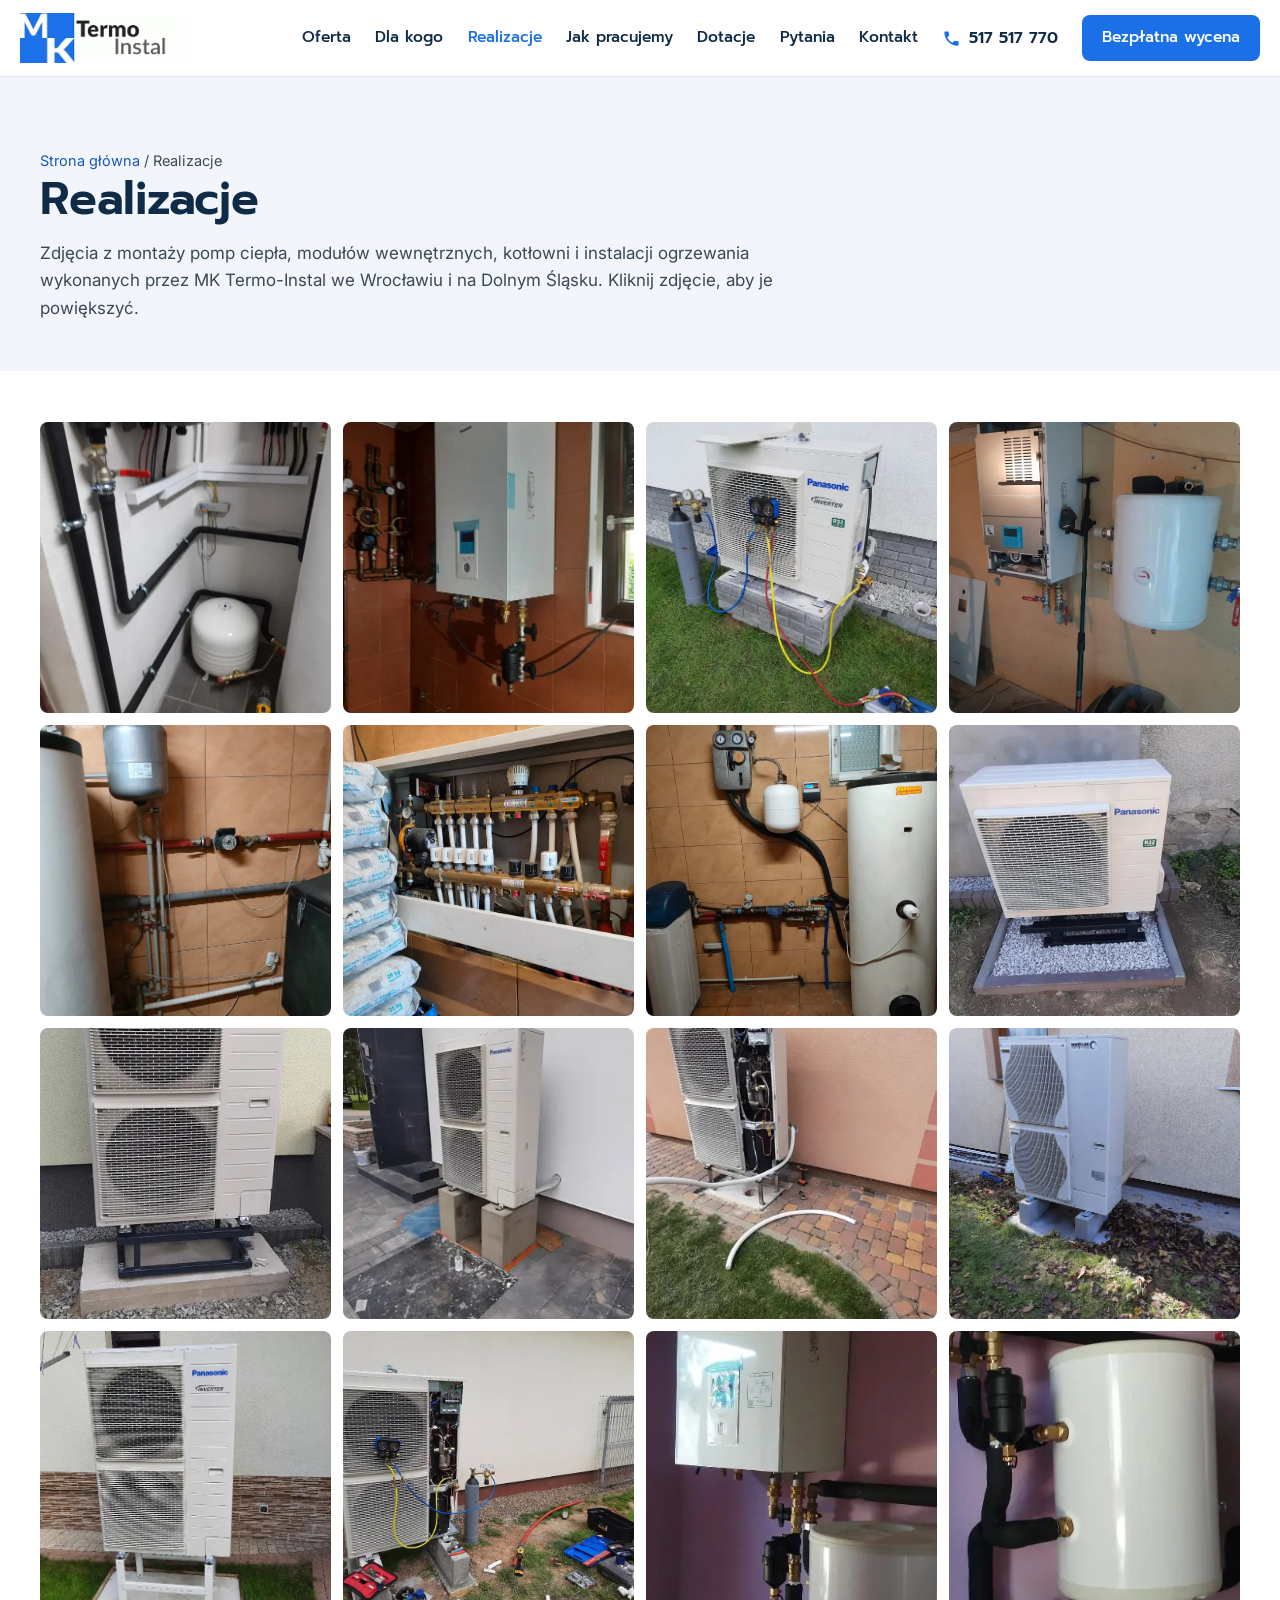
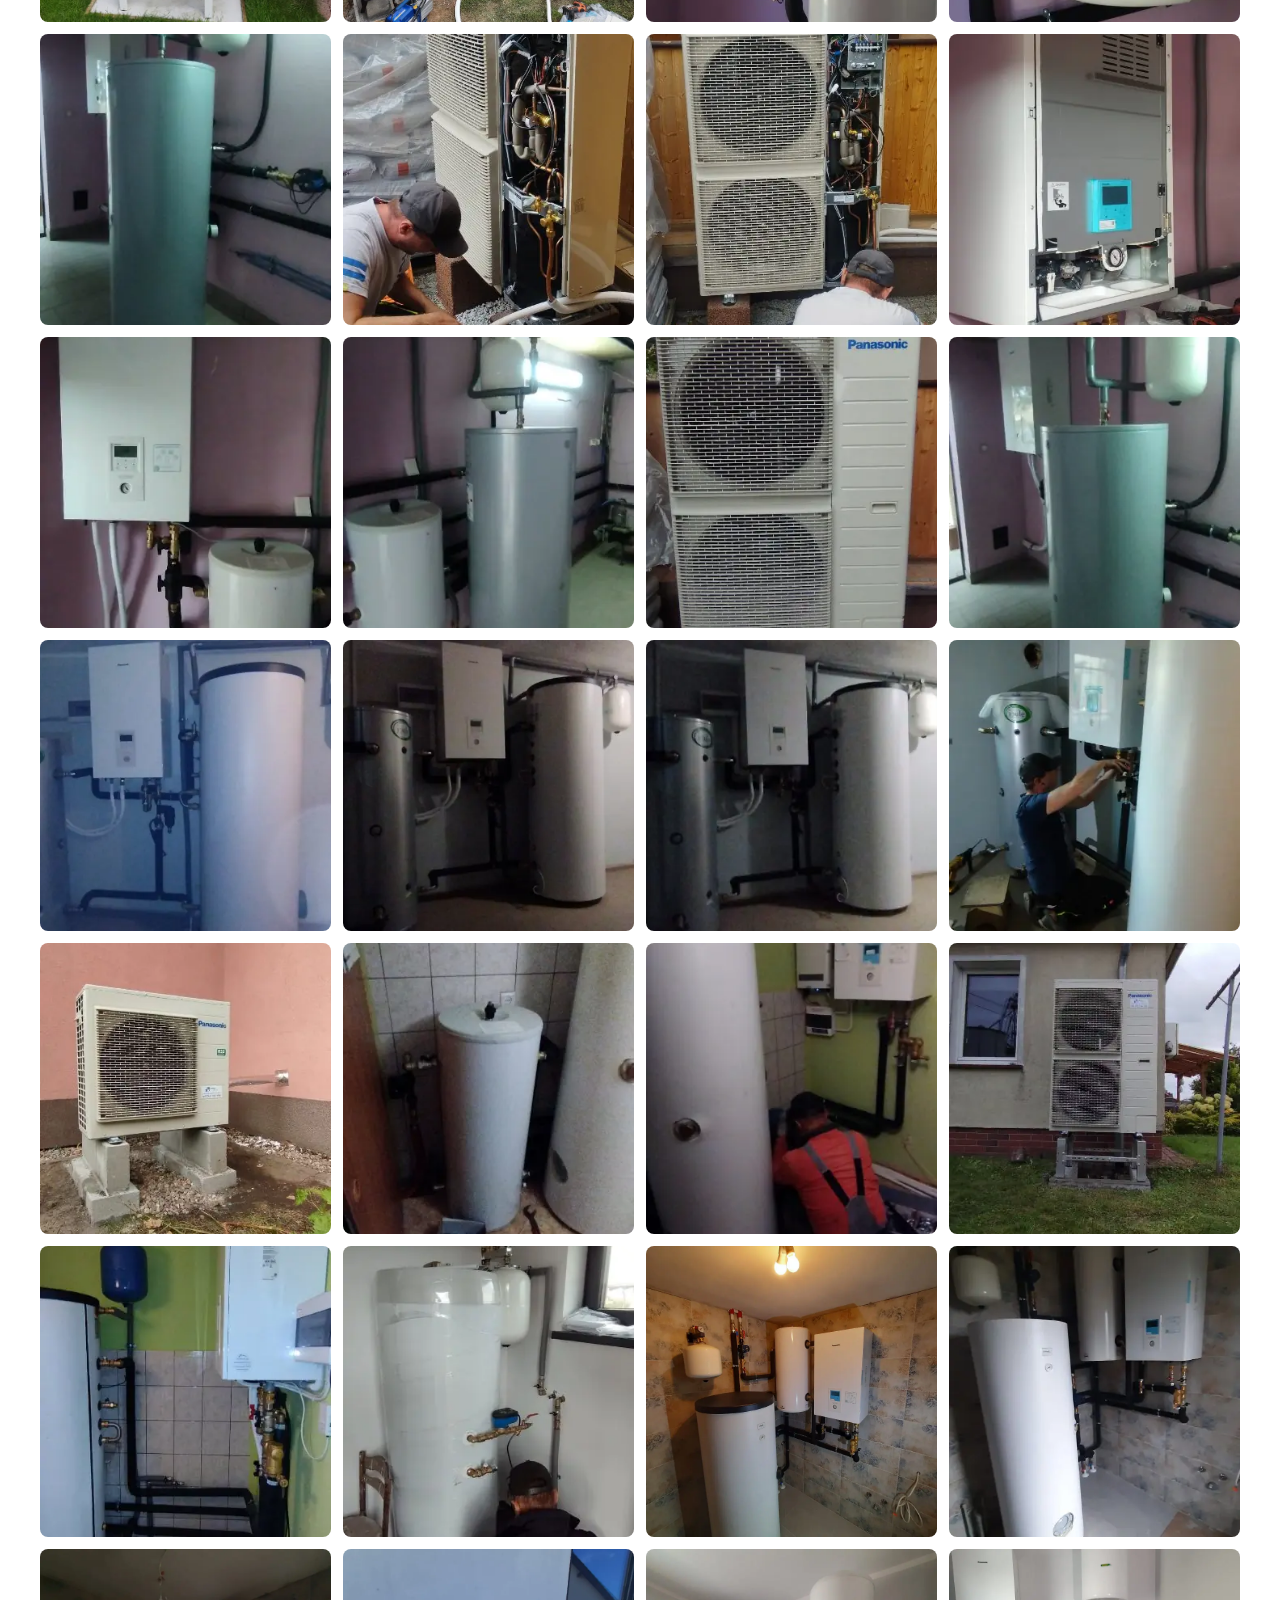
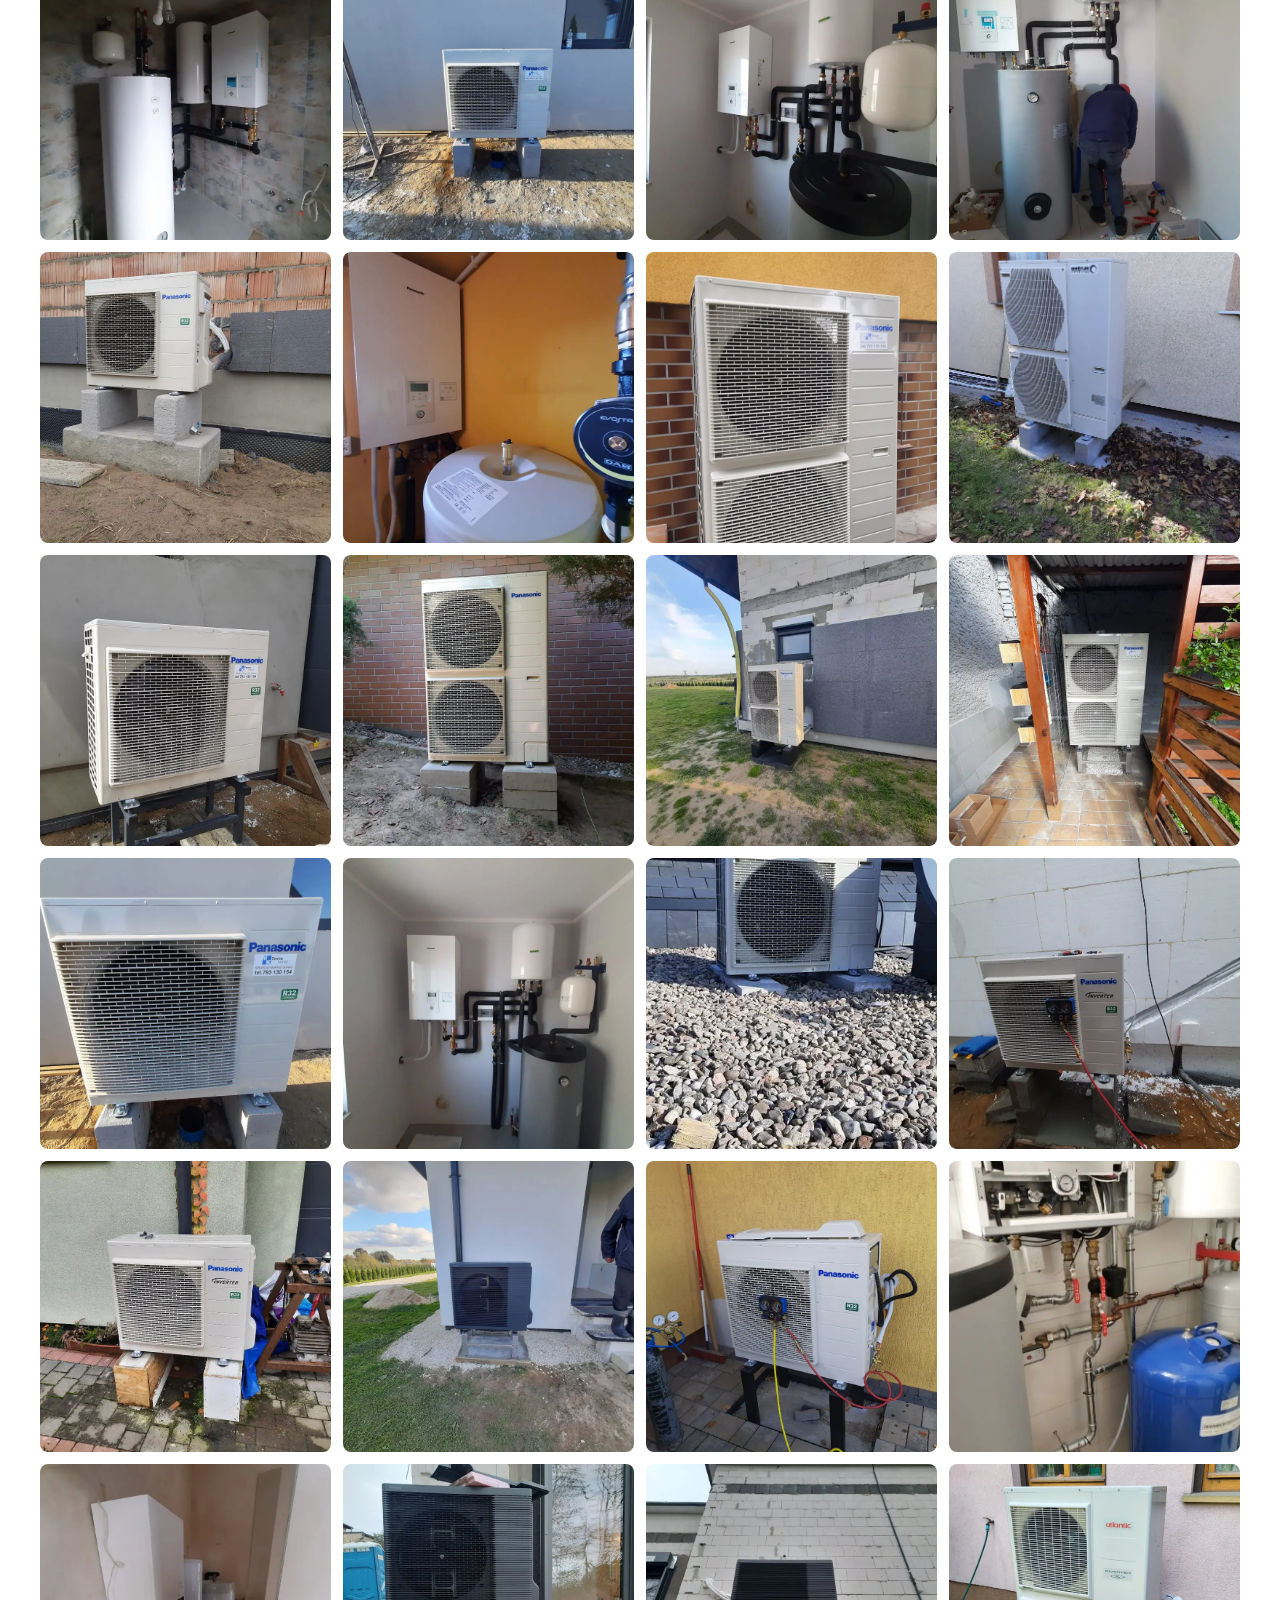
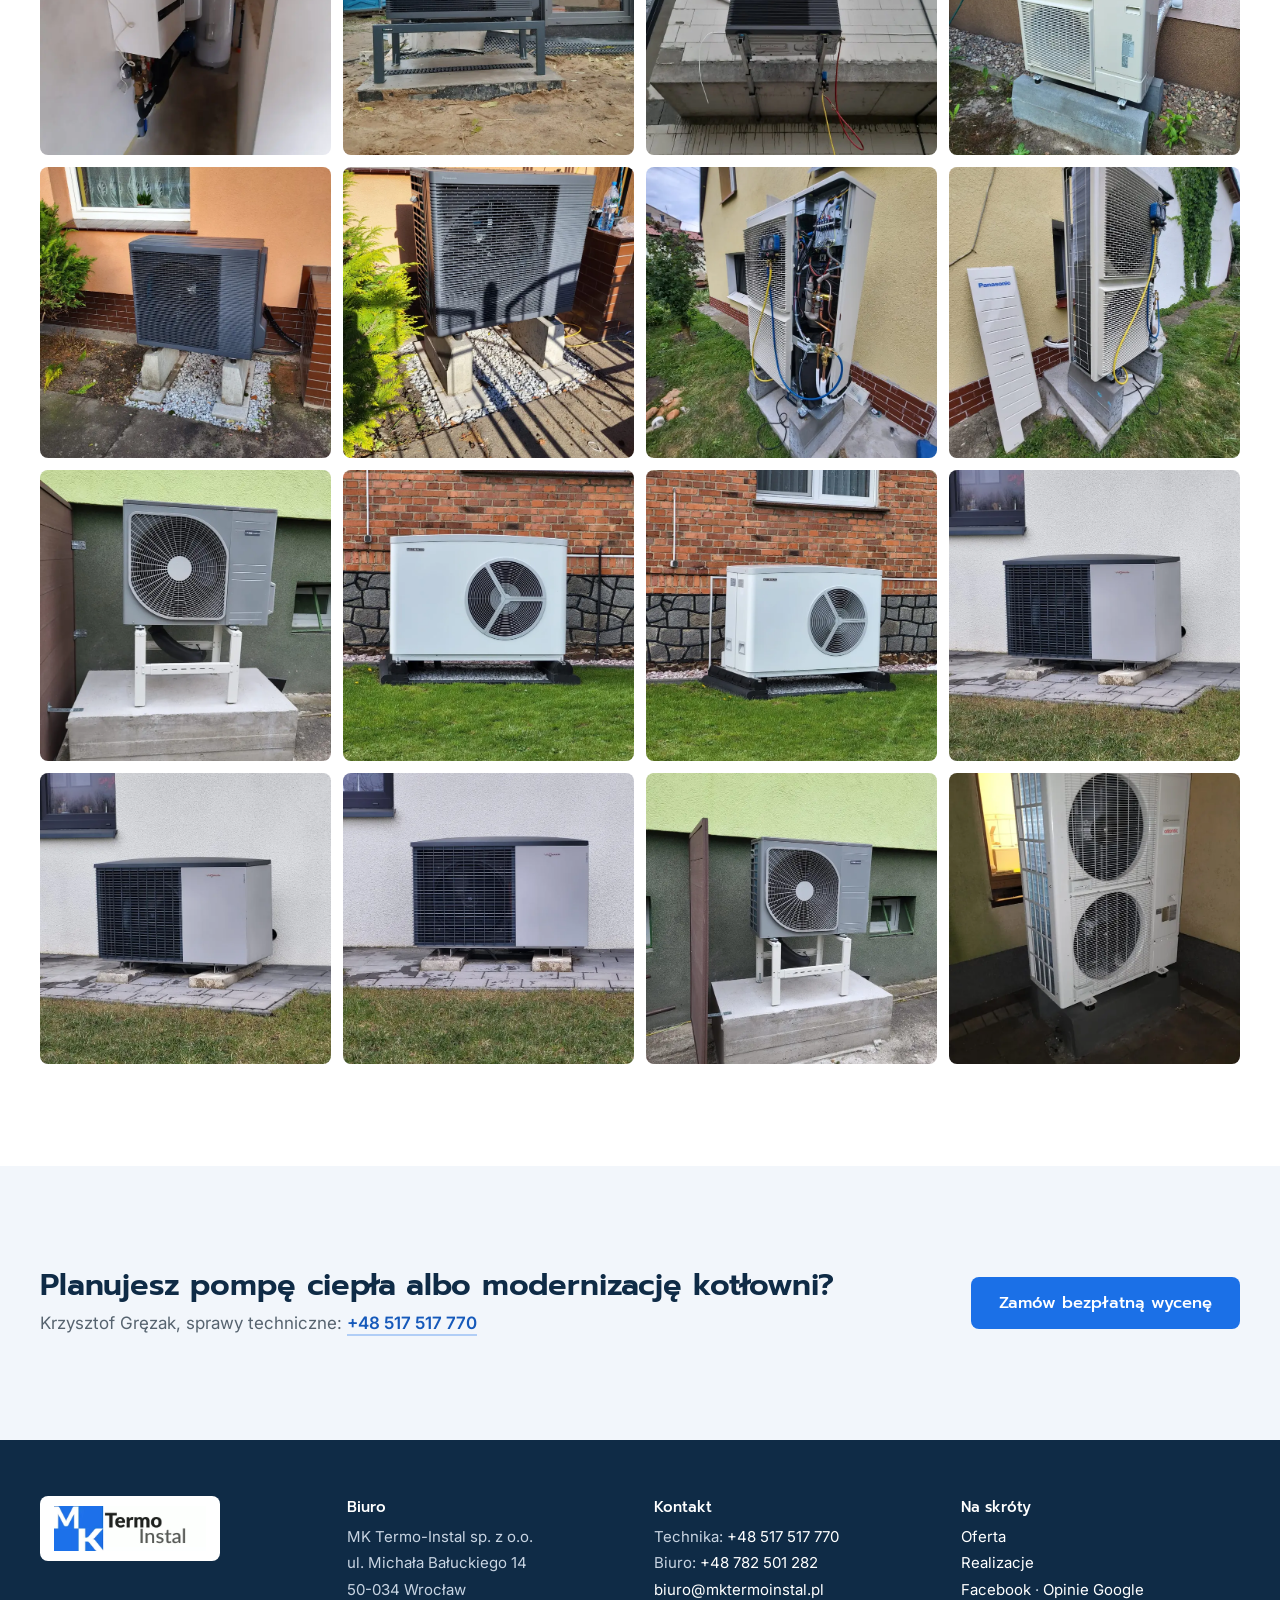
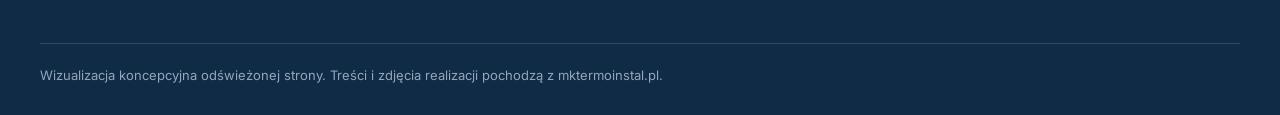
==== realizacje.html @ 71534333 "Wizualizacja koncepcyjna MK Termo-Instal" ====
<!doctype html>
<html lang="pl">
<head>
<meta charset="utf-8">
<meta name="viewport" content="width=device-width, initial-scale=1, viewport-fit=cover">
<meta name="robots" content="noindex, nofollow">
<title>Realizacje - pompy ciepła i kotłownie | MK Termo-Instal</title>
<meta name="description" content="MK Termo-Instal sp. z o.o. z Wrocławia: dobór, montaż i serwis pomp ciepła, klimatyzacja, kotły gazowe i modernizacja kotłowni. Wrocław i Dolny Śląsk.">
<meta name="theme-color" content="#ffffff">
<link rel="preconnect" href="https://fonts.googleapis.com">
<link rel="preconnect" href="https://fonts.gstatic.com" crossorigin>
<link href="https://fonts.googleapis.com/css2?family=Prompt:wght@400;500;600&family=Inter:wght@400;500;600&display=swap" rel="stylesheet">
<link rel="icon" href="img/logo.png">
<link rel="stylesheet" href="style.css">
</head>
<body>
<!-- Wizualizacja koncepcyjna odswiezonej strony glownej (bezplatny podglad). Tresci i zdjecia z realizacji pochodza z mktermoinstal.pl (stan 29.10.2026). -->
<header class="top">
  <div class="top-in">
    <a href="index.html" class="logo" aria-label="MK Termo-Instal - strona główna"><img src="img/logo.png" alt="MK Termo-Instal" width="416" height="124"></a>
    <nav class="nav" id="nav" aria-label="Menu główne">
      <a href="index.html#oferta">Oferta</a>
      <a href="index.html#obiekty">Dla kogo</a>
      <a href="realizacje.html" aria-current="page">Realizacje</a>
      <a href="index.html#montaz">Jak pracujemy</a>
      <a href="index.html#dotacje">Dotacje</a>
      <a href="index.html#pytania">Pytania</a>
      <a href="index.html#kontakt">Kontakt</a>
      <a href="tel:+48517517770" class="nav-tel">Zadzwoń: +48 517 517 770</a>
    </nav>
    <a href="tel:+48517517770" class="top-tel" aria-label="Zadzwoń: +48 517 517 770">
      <svg viewBox="0 0 24 24" aria-hidden="true"><path d="M6.6 10.8a15.1 15.1 0 0 0 6.6 6.6l2.2-2.2a1 1 0 0 1 1-.25 11.4 11.4 0 0 0 3.6.57 1 1 0 0 1 1 1V20a1 1 0 0 1-1 1A17 17 0 0 1 3 4a1 1 0 0 1 1-1h3.5a1 1 0 0 1 1 1c0 1.25.2 2.45.57 3.57a1 1 0 0 1-.25 1z"/></svg>
      <span>517 517 770</span>
    </a>
    <a href="index.html#kontakt" class="btn top-btn">Bezpłatna wycena</a>
    <button class="burger" id="burger" aria-label="Otwórz menu" aria-expanded="false" aria-controls="nav"><span></span><span></span><span></span></button>
  </div>
</header>

<main>
<section class="pod-glowa">
  <div class="wrap">
    <p class="okruchy"><a href="index.html">Strona główna</a> / Realizacje</p>
    <h1 data-pasek>Realizacje</h1>
    <p>Zdjęcia z montaży pomp ciepła, modułów wewnętrznych, kotłowni i instalacji ogrzewania wykonanych przez MK Termo-Instal we Wrocławiu i na Dolnym Śląsku. Kliknij zdjęcie, aby je powiększyć.</p>
  </div>
</section>
<section class="sekcja" style="padding-top:clamp(32px,4vw,56px)">
  <div class="wrap">
    <div class="siatka-r">
      <button type="button" aria-label="Powiększ zdjęcie 1"><img src="img/r/01.webp" alt="Realizacja MK Termo-Instal - zdjęcie 1" width="600" height="800" loading="lazy"></button>
      <button type="button" aria-label="Powiększ zdjęcie 2"><img src="img/r/02.webp" alt="Realizacja MK Termo-Instal - zdjęcie 2" width="600" height="800" loading="lazy"></button>
      <button type="button" aria-label="Powiększ zdjęcie 3"><img src="img/r/03.webp" alt="Realizacja MK Termo-Instal - zdjęcie 3" width="600" height="800" loading="lazy"></button>
      <button type="button" aria-label="Powiększ zdjęcie 4"><img src="img/r/04.webp" alt="Realizacja MK Termo-Instal - zdjęcie 4" width="1000" height="750" loading="lazy"></button>
      <button type="button" aria-label="Powiększ zdjęcie 5"><img src="img/r/05.webp" alt="Realizacja MK Termo-Instal - zdjęcie 5" width="600" height="800" loading="lazy"></button>
      <button type="button" aria-label="Powiększ zdjęcie 6"><img src="img/r/06.webp" alt="Realizacja MK Termo-Instal - zdjęcie 6" width="1000" height="750" loading="lazy"></button>
      <button type="button" aria-label="Powiększ zdjęcie 7"><img src="img/r/07.webp" alt="Realizacja MK Termo-Instal - zdjęcie 7" width="1000" height="750" loading="lazy"></button>
      <button type="button" aria-label="Powiększ zdjęcie 8"><img src="img/r/08.webp" alt="Realizacja MK Termo-Instal - zdjęcie 8" width="1000" height="461" loading="lazy"></button>
      <button type="button" aria-label="Powiększ zdjęcie 9"><img src="img/r/09.webp" alt="Realizacja MK Termo-Instal - zdjęcie 9" width="368" height="800" loading="lazy"></button>
      <button type="button" aria-label="Powiększ zdjęcie 10"><img src="img/r/10.webp" alt="Realizacja MK Termo-Instal - zdjęcie 10" width="368" height="800" loading="lazy"></button>
      <button type="button" aria-label="Powiększ zdjęcie 11"><img src="img/r/11.webp" alt="Realizacja MK Termo-Instal - zdjęcie 11" width="368" height="800" loading="lazy"></button>
      <button type="button" aria-label="Powiększ zdjęcie 12"><img src="img/r/12.webp" alt="Realizacja MK Termo-Instal - zdjęcie 12" width="600" height="800" loading="lazy"></button>
      <button type="button" aria-label="Powiększ zdjęcie 13"><img src="img/r/13.webp" alt="Realizacja MK Termo-Instal - zdjęcie 13" width="600" height="800" loading="lazy"></button>
      <button type="button" aria-label="Powiększ zdjęcie 14"><img src="img/r/14.webp" alt="Realizacja MK Termo-Instal - zdjęcie 14" width="1000" height="750" loading="lazy"></button>
      <button type="button" aria-label="Powiększ zdjęcie 15"><img src="img/r/15.webp" alt="Realizacja MK Termo-Instal - zdjęcie 15" width="360" height="800" loading="lazy"></button>
      <button type="button" aria-label="Powiększ zdjęcie 16"><img src="img/r/16.webp" alt="Realizacja MK Termo-Instal - zdjęcie 16" width="360" height="800" loading="lazy"></button>
      <button type="button" aria-label="Powiększ zdjęcie 17"><img src="img/r/17.webp" alt="Realizacja MK Termo-Instal - zdjęcie 17" width="360" height="800" loading="lazy"></button>
      <button type="button" aria-label="Powiększ zdjęcie 18"><img src="img/r/18.webp" alt="Realizacja MK Termo-Instal - zdjęcie 18" width="360" height="800" loading="lazy"></button>
      <button type="button" aria-label="Powiększ zdjęcie 19"><img src="img/r/19.webp" alt="Realizacja MK Termo-Instal - zdjęcie 19" width="360" height="800" loading="lazy"></button>
      <button type="button" aria-label="Powiększ zdjęcie 20"><img src="img/r/20.webp" alt="Realizacja MK Termo-Instal - zdjęcie 20" width="360" height="800" loading="lazy"></button>
      <button type="button" aria-label="Powiększ zdjęcie 21"><img src="img/r/21.webp" alt="Realizacja MK Termo-Instal - zdjęcie 21" width="360" height="800" loading="lazy"></button>
      <button type="button" aria-label="Powiększ zdjęcie 22"><img src="img/r/22.webp" alt="Realizacja MK Termo-Instal - zdjęcie 22" width="360" height="800" loading="lazy"></button>
      <button type="button" aria-label="Powiększ zdjęcie 23"><img src="img/r/23.webp" alt="Realizacja MK Termo-Instal - zdjęcie 23" width="360" height="800" loading="lazy"></button>
      <button type="button" aria-label="Powiększ zdjęcie 24"><img src="img/r/24.webp" alt="Realizacja MK Termo-Instal - zdjęcie 24" width="360" height="800" loading="lazy"></button>
      <button type="button" aria-label="Powiększ zdjęcie 25"><img src="img/r/25.webp" alt="Realizacja MK Termo-Instal - zdjęcie 25" width="1000" height="450" loading="lazy"></button>
      <button type="button" aria-label="Powiększ zdjęcie 26"><img src="img/r/26.webp" alt="Realizacja MK Termo-Instal - zdjęcie 26" width="1000" height="450" loading="lazy"></button>
      <button type="button" aria-label="Powiększ zdjęcie 27"><img src="img/r/27.webp" alt="Realizacja MK Termo-Instal - zdjęcie 27" width="360" height="800" loading="lazy"></button>
      <button type="button" aria-label="Powiększ zdjęcie 28"><img src="img/r/28.webp" alt="Realizacja MK Termo-Instal - zdjęcie 28" width="360" height="800" loading="lazy"></button>
      <button type="button" aria-label="Powiększ zdjęcie 29"><img src="img/r/29.webp" alt="Realizacja MK Termo-Instal - zdjęcie 29" width="360" height="800" loading="lazy"></button>
      <button type="button" aria-label="Powiększ zdjęcie 30"><img src="img/r/30.webp" alt="Realizacja MK Termo-Instal - zdjęcie 30" width="360" height="800" loading="lazy"></button>
      <button type="button" aria-label="Powiększ zdjęcie 31"><img src="img/r/31.webp" alt="Realizacja MK Termo-Instal - zdjęcie 31" width="360" height="800" loading="lazy"></button>
      <button type="button" aria-label="Powiększ zdjęcie 32"><img src="img/r/32.webp" alt="Realizacja MK Termo-Instal - zdjęcie 32" width="360" height="800" loading="lazy"></button>
      <button type="button" aria-label="Powiększ zdjęcie 33"><img src="img/r/33.webp" alt="Realizacja MK Termo-Instal - zdjęcie 33" width="360" height="800" loading="lazy"></button>
      <button type="button" aria-label="Powiększ zdjęcie 34"><img src="img/r/34.webp" alt="Realizacja MK Termo-Instal - zdjęcie 34" width="360" height="800" loading="lazy"></button>
      <button type="button" aria-label="Powiększ zdjęcie 35"><img src="img/r/35.webp" alt="Realizacja MK Termo-Instal - zdjęcie 35" width="800" height="800" loading="lazy"></button>
      <button type="button" aria-label="Powiększ zdjęcie 36"><img src="img/r/36.webp" alt="Realizacja MK Termo-Instal - zdjęcie 36" width="450" height="800" loading="lazy"></button>
      <button type="button" aria-label="Powiększ zdjęcie 37"><img src="img/r/37.webp" alt="Realizacja MK Termo-Instal - zdjęcie 37" width="800" height="800" loading="lazy"></button>
      <button type="button" aria-label="Powiększ zdjęcie 38"><img src="img/r/38.webp" alt="Realizacja MK Termo-Instal - zdjęcie 38" width="800" height="800" loading="lazy"></button>
      <button type="button" aria-label="Powiększ zdjęcie 39"><img src="img/r/39.webp" alt="Realizacja MK Termo-Instal - zdjęcie 39" width="800" height="800" loading="lazy"></button>
      <button type="button" aria-label="Powiększ zdjęcie 40"><img src="img/r/40.webp" alt="Realizacja MK Termo-Instal - zdjęcie 40" width="800" height="800" loading="lazy"></button>
      <button type="button" aria-label="Powiększ zdjęcie 41"><img src="img/r/41.webp" alt="Realizacja MK Termo-Instal - zdjęcie 41" width="800" height="800" loading="lazy"></button>
      <button type="button" aria-label="Powiększ zdjęcie 42"><img src="img/r/42.webp" alt="Realizacja MK Termo-Instal - zdjęcie 42" width="800" height="800" loading="lazy"></button>
      <button type="button" aria-label="Powiększ zdjęcie 43"><img src="img/r/43.webp" alt="Realizacja MK Termo-Instal - zdjęcie 43" width="800" height="800" loading="lazy"></button>
      <button type="button" aria-label="Powiększ zdjęcie 44"><img src="img/r/44.webp" alt="Realizacja MK Termo-Instal - zdjęcie 44" width="600" height="800" loading="lazy"></button>
      <button type="button" aria-label="Powiększ zdjęcie 45"><img src="img/r/45.webp" alt="Realizacja MK Termo-Instal - zdjęcie 45" width="800" height="800" loading="lazy"></button>
      <button type="button" aria-label="Powiększ zdjęcie 46"><img src="img/r/46.webp" alt="Realizacja MK Termo-Instal - zdjęcie 46" width="800" height="800" loading="lazy"></button>
      <button type="button" aria-label="Powiększ zdjęcie 47"><img src="img/r/47.webp" alt="Realizacja MK Termo-Instal - zdjęcie 47" width="800" height="800" loading="lazy"></button>
      <button type="button" aria-label="Powiększ zdjęcie 48"><img src="img/r/48.webp" alt="Realizacja MK Termo-Instal - zdjęcie 48" width="800" height="800" loading="lazy"></button>
      <button type="button" aria-label="Powiększ zdjęcie 49"><img src="img/r/49.webp" alt="Realizacja MK Termo-Instal - zdjęcie 49" width="800" height="800" loading="lazy"></button>
      <button type="button" aria-label="Powiększ zdjęcie 50"><img src="img/r/50.webp" alt="Realizacja MK Termo-Instal - zdjęcie 50" width="800" height="800" loading="lazy"></button>
      <button type="button" aria-label="Powiększ zdjęcie 51"><img src="img/r/51.webp" alt="Realizacja MK Termo-Instal - zdjęcie 51" width="369" height="800" loading="lazy"></button>
      <button type="button" aria-label="Powiększ zdjęcie 52"><img src="img/r/52.webp" alt="Realizacja MK Termo-Instal - zdjęcie 52" width="1000" height="750" loading="lazy"></button>
      <button type="button" aria-label="Powiększ zdjęcie 53"><img src="img/r/53.webp" alt="Realizacja MK Termo-Instal - zdjęcie 53" width="1000" height="750" loading="lazy"></button>
      <button type="button" aria-label="Powiększ zdjęcie 54"><img src="img/r/54.webp" alt="Realizacja MK Termo-Instal - zdjęcie 54" width="800" height="800" loading="lazy"></button>
      <button type="button" aria-label="Powiększ zdjęcie 55"><img src="img/r/55.webp" alt="Realizacja MK Termo-Instal - zdjęcie 55" width="800" height="800" loading="lazy"></button>
      <button type="button" aria-label="Powiększ zdjęcie 56"><img src="img/r/56.webp" alt="Realizacja MK Termo-Instal - zdjęcie 56" width="603" height="800" loading="lazy"></button>
      <button type="button" aria-label="Powiększ zdjęcie 57"><img src="img/r/57.webp" alt="Realizacja MK Termo-Instal - zdjęcie 57" width="800" height="800" loading="lazy"></button>
      <button type="button" aria-label="Powiększ zdjęcie 58"><img src="img/r/58.webp" alt="Realizacja MK Termo-Instal - zdjęcie 58" width="800" height="800" loading="lazy"></button>
      <button type="button" aria-label="Powiększ zdjęcie 59"><img src="img/r/59.webp" alt="Realizacja MK Termo-Instal - zdjęcie 59" width="800" height="800" loading="lazy"></button>
      <button type="button" aria-label="Powiększ zdjęcie 60"><img src="img/r/60.webp" alt="Realizacja MK Termo-Instal - zdjęcie 60" width="750" height="1000" loading="lazy"></button>
      <button type="button" aria-label="Powiększ zdjęcie 61"><img src="img/r/61.webp" alt="Realizacja MK Termo-Instal - zdjęcie 61" width="750" height="1000" loading="lazy"></button>
      <button type="button" aria-label="Powiększ zdjęcie 62"><img src="img/r/62.webp" alt="Realizacja MK Termo-Instal - zdjęcie 62" width="750" height="1000" loading="lazy"></button>
      <button type="button" aria-label="Powiększ zdjęcie 63"><img src="img/r/63.webp" alt="Realizacja MK Termo-Instal - zdjęcie 63" width="750" height="1000" loading="lazy"></button>
      <button type="button" aria-label="Powiększ zdjęcie 64"><img src="img/r/64.webp" alt="Realizacja MK Termo-Instal - zdjęcie 64" width="750" height="1000" loading="lazy"></button>
      <button type="button" aria-label="Powiększ zdjęcie 65"><img src="img/r/65.webp" alt="Realizacja MK Termo-Instal - zdjęcie 65" width="750" height="1000" loading="lazy"></button>
      <button type="button" aria-label="Powiększ zdjęcie 66"><img src="img/r/66.webp" alt="Realizacja MK Termo-Instal - zdjęcie 66" width="750" height="1000" loading="lazy"></button>
      <button type="button" aria-label="Powiększ zdjęcie 67"><img src="img/r/67.webp" alt="Realizacja MK Termo-Instal - zdjęcie 67" width="750" height="1000" loading="lazy"></button>
      <button type="button" aria-label="Powiększ zdjęcie 68"><img src="img/r/68.webp" alt="Realizacja MK Termo-Instal - zdjęcie 68" width="1000" height="750" loading="lazy"></button>
      <button type="button" aria-label="Powiększ zdjęcie 69"><img src="img/r/69.webp" alt="Realizacja MK Termo-Instal - zdjęcie 69" width="1000" height="750" loading="lazy"></button>
      <button type="button" aria-label="Powiększ zdjęcie 70"><img src="img/r/70.webp" alt="Realizacja MK Termo-Instal - zdjęcie 70" width="750" height="1000" loading="lazy"></button>
      <button type="button" aria-label="Powiększ zdjęcie 71"><img src="img/r/71.webp" alt="Realizacja MK Termo-Instal - zdjęcie 71" width="750" height="1000" loading="lazy"></button>
      <button type="button" aria-label="Powiększ zdjęcie 72"><img src="img/r/72.webp" alt="Realizacja MK Termo-Instal - zdjęcie 72" width="750" height="1000" loading="lazy"></button>
    </div>
  </div>
</section>
<section class="sekcja cta-pas">
  <div class="wrap">
    <div>
      <h2>Planujesz pompę ciepła albo modernizację kotłowni?</h2>
      <p>Krzysztof Gręzak, sprawy techniczne: <a href="tel:+48517517770" class="lnk">+48 517 517 770</a></p>
    </div>
    <a href="index.html#kontakt" class="btn">Zamów bezpłatną wycenę</a>
  </div>
</section>
</main>

<dialog class="lb" id="lb" aria-label="Podgląd zdjęcia">
  <img src="" alt="">
  <div class="lb-pas">
    <span id="lb-licz"></span>
    <div class="lb-nav"><button type="button" id="lb-prev">Poprzednie</button><button type="button" id="lb-next">Następne</button><button type="button" id="lb-zamk">Zamknij</button></div>
  </div>
</dialog>

<footer class="stopka">
  <div class="wrap">
    <div class="stopka-g">
      <img src="img/logo.png" alt="MK Termo-Instal" class="stopka-logo" width="416" height="124" loading="lazy">
      <p><b>Biuro</b>MK Termo-Instal sp. z o.o.<br>ul. Michała Bałuckiego 14<br>50-034 Wrocław</p>
      <p><b>Kontakt</b>Technika: <a href="tel:+48517517770">+48 517 517 770</a><br>Biuro: <a href="tel:+48782501282">+48 782 501 282</a><br><a href="mailto:biuro@mktermoinstal.pl">biuro@mktermoinstal.pl</a></p>
      <p><b>Na skróty</b><a href="index.html#oferta">Oferta</a><br><a href="realizacje.html">Realizacje</a><br><a href="https://www.facebook.com/mktermoinstal/" target="_blank" rel="noopener">Facebook</a> · <a href="http://search.google.com/local/reviews?placeid=ChIJQyIzJKXpD0cRmKyHPTW1uv8" target="_blank" rel="noopener">Opinie Google</a></p>
    </div>
    <p class="koncept">Wizualizacja koncepcyjna odświeżonej strony. Treści i zdjęcia realizacji pochodzą z mktermoinstal.pl.</p>
  </div>
</footer>

<div class="mob" id="mob">
  <a href="tel:+48517517770" class="mob-tel">Zadzwoń</a>
  <a href="index.html#kontakt" class="mob-cta">Bezpłatna wycena</a>
</div>

<script src="app.js"></script>
</body>
</html>
---- style.css ----
:root{
  --tlo:#ffffff;
  --tlo-j:#f2f6fb;
  --tlo-n:#e6eef9;
  --tekst:#1c2733;
  --szary:#56636f;
  --granat:#0f2b46;
  --nieb:#1b70e7;
  --nieb-c:#1559ba;
  --linia:#dfe6ef;
  --r:12px;
  --head:"Prompt",system-ui,sans-serif;
  --sans:"Inter",system-ui,-apple-system,"Segoe UI",sans-serif;
  --top:76px;
}
*{box-sizing:border-box}
html{scroll-behavior:smooth;scroll-padding-top:calc(var(--top) + 8px);-webkit-text-size-adjust:100%}
body{margin:0;background:var(--tlo);color:var(--tekst);font:400 17px/1.62 var(--sans);-webkit-font-smoothing:antialiased;overflow-x:hidden}
img{max-width:100%;display:block}
a{color:inherit}
h1,h2,h3{font-family:var(--head);font-weight:600;color:var(--granat);margin:0;line-height:1.16;letter-spacing:-.005em}
h2{font-size:clamp(28px,3.1vw,40px)}
h3{font-size:20px;font-weight:500}
p{margin:0 0 1em}
figure{margin:0}
strong{font-weight:600}
.wrap{width:min(1200px,100% - 40px);margin:0 auto}
.btn{display:inline-flex;align-items:center;justify-content:center;gap:10px;min-height:52px;padding:0 28px;border-radius:8px;background:var(--nieb);color:#fff;font:500 16.5px/1 var(--head);text-decoration:none;border:0;cursor:pointer;transition:background .2s,transform .15s}
.btn:hover{background:var(--nieb-c)}
.btn:active{transform:scale(.98)}
.btn svg{width:18px;height:18px;fill:none;stroke:currentColor;stroke-width:2}
.btn-jasny{background:#fff;color:var(--granat);border:1.5px solid var(--linia)}
.btn-jasny:hover{background:var(--tlo-j);border-color:#c5d3e4}
.lnk{color:var(--nieb-c);font-weight:600;text-decoration:none;border-bottom:2px solid rgba(27,112,231,.3);padding-bottom:1px}
.lnk:hover{border-color:var(--nieb)}

/* naglowek */
.top{position:sticky;top:0;z-index:50;background:rgba(255,255,255,.95);backdrop-filter:saturate(1.4) blur(10px);-webkit-backdrop-filter:saturate(1.4) blur(10px);border-bottom:1px solid var(--linia)}
.top-in{height:var(--top);width:min(1320px,100% - 40px);margin:0 auto;display:flex;align-items:center;gap:24px}
.logo{flex:0 0 auto}
.logo img{height:50px;width:auto}
.nav{margin-left:auto;display:flex;align-items:center;gap:clamp(16px,1.9vw,30px);white-space:nowrap}
.nav a{text-decoration:none;font:500 15.5px/1 var(--head);color:var(--granat)}
.nav a:hover,.nav a[aria-current]{color:var(--nieb)}
.nav .nav-tel{display:none}
.top-tel{display:inline-flex;align-items:center;gap:8px;text-decoration:none;font:600 16px/1 var(--head);color:var(--granat);white-space:nowrap}
.top-tel svg{width:19px;height:19px;fill:var(--nieb)}
.top-tel:hover{color:var(--nieb)}
.top-btn{min-height:46px;padding:0 20px;font-size:15.5px}
.burger{display:none}

/* hero */
.hero{position:relative;display:grid;grid-template-columns:minmax(0,1.05fr) minmax(0,1fr);min-height:calc(100svh - var(--top));background:var(--tlo-j)}
.hero-foto{grid-column:2;grid-row:1;position:relative;align-self:stretch;width:100%;overflow:hidden}
.hero-foto img{position:absolute;inset:0;width:100%;height:100%;object-fit:cover;object-position:50% 62%}
.hero-foto figcaption{position:absolute;right:16px;bottom:14px;z-index:2;background:rgba(15,43,70,.78);color:#fff;font-size:13px;padding:6px 12px;border-radius:6px}
.hero-in{grid-column:1;grid-row:1;align-self:center;padding:48px clamp(28px,4vw,72px) 48px max(20px,calc((100vw - 1320px)/2 + 20px))}
.hero-in>*{max-width:610px}
.hero-adres{color:var(--szary);font-weight:500;margin-bottom:16px;display:flex;align-items:center;gap:8px}
.hero-adres svg{width:17px;height:17px;flex:0 0 auto;fill:var(--nieb)}
.hero h1{font-size:clamp(36px,3.6vw,58px);margin-bottom:22px}
.lead{font-size:clamp(17px,1.3vw,19.5px);color:#33424f;max-width:34em;margin-bottom:30px}
.hero-cta{display:flex;flex-wrap:wrap;align-items:center;gap:14px 26px;margin-bottom:26px}
.hero-tel{text-decoration:none;color:var(--granat);font:500 17px/1.3 var(--head)}
.hero-tel span{display:block;font:400 14px/1.3 var(--sans);color:var(--szary)}
.hero-tel:hover b{color:var(--nieb)}
.hero-tel b{font-weight:600}
.hero-fakty{list-style:none;margin:0;padding:22px 0 0;border-top:1px solid #d2dcea;display:flex;flex-wrap:wrap;gap:8px 26px;font-size:15px;color:#33424f}
.hero-fakty li{display:flex;align-items:center;gap:8px}
.hero-fakty svg{width:18px;height:18px;flex:0 0 auto;fill:none;stroke:var(--nieb);stroke-width:2.4}

/* sekcje */
.sekcja{padding:clamp(64px,8vw,108px) 0}
.sek-glowa{display:grid;grid-template-columns:minmax(0,1fr) minmax(0,1fr);gap:16px 64px;align-items:end;margin-bottom:44px}
.sek-glowa p{color:var(--szary);margin:0;max-width:34em}
.jasna{background:var(--tlo-j)}

/* oferta */
.uslugi{display:grid;grid-template-columns:repeat(3,minmax(0,1fr));gap:24px}
.usl{min-width:0;display:flex;flex-direction:column}
.usl-foto{border-radius:var(--r);overflow:hidden;aspect-ratio:4/3.4;background:var(--tlo-n);margin-bottom:20px}
.usl-foto img{width:100%;height:100%;object-fit:cover;transition:transform .5s}
.usl:hover .usl-foto img{transform:scale(1.04)}
.usl h3{font-size:22px;margin-bottom:10px}
.usl p{color:#3b4855;font-size:16px;margin-bottom:12px}
.usl ul{margin:0;padding:0;list-style:none;color:var(--szary);font-size:15px;border-top:1px solid var(--linia)}
.usl li{padding:8px 0;border-bottom:1px solid var(--linia)}
.pozostale{margin-top:64px;display:grid;grid-template-columns:minmax(0,280px) minmax(0,1fr);gap:24px 64px}
.pozostale h3{font-size:24px;font-weight:600}
.pozostale-l{display:grid;grid-template-columns:repeat(2,minmax(0,1fr));gap:0 48px;margin:0;border-top:1px solid var(--linia)}
.pozostale-l div{padding:18px 0;border-bottom:1px solid var(--linia)}
.pozostale-l dt{font:500 18px/1.3 var(--head);color:var(--granat);margin-bottom:4px}
.pozostale-l dd{margin:0;color:var(--szary);font-size:15.5px;line-height:1.55}

/* obiekty */
.obiekty-in{display:grid;grid-template-columns:minmax(0,.9fr) minmax(0,1fr);gap:clamp(32px,5vw,80px);align-items:center}
.obiekty-foto{border-radius:var(--r);overflow:hidden;aspect-ratio:4/4.6}
.obiekty-foto img{width:100%;height:100%;object-fit:cover;object-position:50% 60%}
.obiekty-txt h2{margin-bottom:16px}
.obiekty-txt>p{color:#3b4855}
.typy{margin:26px 0 24px;border-top:1px solid #d2dcea}
.typy div{display:grid;grid-template-columns:minmax(0,170px) minmax(0,1fr);gap:4px 24px;padding:15px 0;border-bottom:1px solid #d2dcea}
.typy dt{font:500 17.5px/1.4 var(--head);color:var(--granat)}
.typy dd{margin:0;color:#3b4855;font-size:16px}
.ramka-info{background:#fff;border-radius:var(--r);padding:20px 24px;color:#3b4855;font-size:16px;margin:0}
.ramka-info b{color:var(--granat);font-weight:600}

/* realizacje */
.galeria{display:grid;grid-template-columns:repeat(4,minmax(0,1fr));grid-auto-rows:clamp(150px,15vw,230px);gap:14px}
.galeria a{display:block;border-radius:10px;overflow:hidden;background:var(--tlo-n);min-width:0}
.galeria img{width:100%;height:100%;object-fit:cover;transition:transform .5s}
.galeria a:hover img{transform:scale(1.04)}
.galeria .g-duze{grid-column:span 2;grid-row:span 2}
.galeria .g-wys{grid-row:span 2}
.galeria .g-szer{grid-column:span 2}
.gal-dol{display:flex;justify-content:space-between;align-items:center;gap:16px 32px;flex-wrap:wrap;margin-top:30px}
.gal-dol p{margin:0;color:var(--szary)}

/* proces */
.proces-in{display:grid;grid-template-columns:minmax(0,1fr) minmax(0,.85fr);gap:clamp(32px,5vw,80px);align-items:center}
.proces-txt h2{margin-bottom:16px}
.proces-txt>p{color:#3b4855}
.kroki{margin:24px 0 0;padding:0 0 0 26px;border-top:1px solid var(--linia)}
.kroki li{padding:14px 0 14px 6px;border-bottom:1px solid var(--linia);color:#3b4855}
.kroki li::marker{font:600 16px var(--head);color:var(--nieb)}
.kroki b{display:block;font:500 18px/1.35 var(--head);color:var(--granat);margin-bottom:2px}
.proces-foto{border-radius:var(--r);overflow:hidden;aspect-ratio:4/5}
.proces-foto img{width:100%;height:100%;object-fit:cover;object-position:60% 50%}
.finans{margin-top:24px;color:#3b4855}

/* dotacje */
.programy{display:grid;grid-template-columns:repeat(4,minmax(0,1fr));gap:0 32px;border-top:2px solid var(--granat)}
.programy div{padding:22px 0 0;min-width:0}
.programy h3{font-size:20px;margin-bottom:8px}
.programy p{color:#3b4855;font-size:15.5px;margin:0}

/* pytania */
.faq-in{display:grid;grid-template-columns:minmax(0,.8fr) minmax(0,1.4fr);gap:32px clamp(32px,5vw,80px);align-items:start}
.faq-in h2{margin-bottom:14px}
.faq-in>div>p{color:var(--szary)}
.faq{border-top:1px solid #d2dcea}
.faq details{border-bottom:1px solid #d2dcea}
.faq summary{list-style:none;cursor:pointer;display:flex;justify-content:space-between;align-items:center;gap:20px;padding:20px 0;font:500 18.5px/1.35 var(--head);color:var(--granat)}
.faq summary::-webkit-details-marker{display:none}
.faq summary::after{content:"";flex:0 0 auto;width:12px;height:12px;border-right:2px solid var(--nieb);border-bottom:2px solid var(--nieb);transform:rotate(45deg) translate(-3px,-3px);transition:transform .2s}
.faq details[open] summary::after{transform:rotate(-135deg) translate(-3px,-3px)}
.faq details p{color:#3b4855;margin:0 0 20px;max-width:46em}

/* kontakt */
.kontakt-in{display:grid;grid-template-columns:minmax(0,1fr) minmax(0,1fr);gap:clamp(32px,5vw,72px);align-items:start}
.kontakt-dane h2{margin-bottom:12px}
.kontakt-dane>p{color:#3b4855}
.osoby{display:grid;grid-template-columns:repeat(2,minmax(0,1fr));gap:24px;margin:26px 0 22px;padding:22px 0;border-top:1px solid var(--linia);border-bottom:1px solid var(--linia)}
.osoba{min-width:0}
.osoba span{display:block;color:var(--szary);font-size:14.5px}
.osoba b{display:block;font:500 17px/1.4 var(--head);color:var(--granat)}
.osoba a{display:inline-block;margin-top:6px;font:600 clamp(20px,1.9vw,24px)/1.2 var(--head);color:var(--nieb-c);text-decoration:none;white-space:nowrap}
.osoba a:hover{color:var(--nieb)}
.dane-l{display:grid;gap:4px;margin-bottom:22px;color:#3b4855}
.dane-l a{color:var(--granat);font-weight:600;text-decoration:none;overflow-wrap:anywhere}
.mapa{border-radius:var(--r);overflow:hidden;aspect-ratio:16/8.5;background:var(--tlo-n)}
.mapa iframe{width:100%;height:100%;border:0;display:block}
.form{background:var(--tlo-j);border-radius:var(--r);padding:clamp(22px,3vw,38px);display:grid;gap:16px;min-width:0}
.form h3{font-size:25px;font-weight:600;margin-bottom:0}
.form>p{color:var(--szary);margin:0;font-size:15.5px}
.form label{display:grid;gap:6px;font-weight:500;font-size:15px;color:var(--granat)}
.form .dwa{display:grid;grid-template-columns:minmax(0,1fr) minmax(0,1fr);gap:16px}
.form input,.form select,.form textarea{font:400 16px/1.4 var(--sans);color:var(--tekst);background:#fff;border:1.5px solid #cfd9e6;border-radius:8px;padding:12px 14px;width:100%;min-width:0}
.form textarea{resize:vertical}
.form input:focus,.form select:focus,.form textarea:focus{outline:none;border-color:var(--nieb);box-shadow:0 0 0 3px rgba(27,112,231,.15)}
.form .btn{justify-self:start}
.form-info{margin:0;font-size:15px;color:var(--szary)}
.form-info:empty{display:none}
.form .zle{border-color:#c0392b}

/* stopka */
.stopka{background:var(--granat);color:#c8d4e2;padding:56px 0 calc(28px + env(safe-area-inset-bottom));font-size:15px}
.stopka a{color:#fff;text-decoration:none}
.stopka a:hover{text-decoration:underline}
.stopka-g{display:grid;grid-template-columns:minmax(0,1fr) minmax(0,1fr) minmax(0,1fr) minmax(0,1fr);gap:28px;align-items:start}
.stopka-logo{width:180px;height:auto;background:#fff;border-radius:8px;padding:10px 14px}
.stopka p{margin:0;line-height:1.75}
.stopka b{color:#fff;font:500 15px var(--head);display:block;margin-bottom:6px}
.koncept{margin-top:40px!important;padding-top:20px;border-top:1px solid rgba(255,255,255,.14);font-size:13px;color:#93a6bb}

/* podstrona realizacje */
.pod-glowa{background:var(--tlo-j);padding:clamp(40px,6vw,72px) 0 clamp(32px,4vw,48px)}
.okruchy{font-size:14.5px;color:var(--szary);margin-bottom:14px}
.okruchy a{color:var(--nieb-c);text-decoration:none}
.pod-glowa h1{font-size:clamp(32px,3.6vw,50px);margin-bottom:14px}
.pod-glowa p{color:#3b4855;max-width:44em;margin:0}
.siatka-r{display:grid;grid-template-columns:repeat(4,minmax(0,1fr));gap:12px}
.siatka-r button{all:unset;cursor:zoom-in;display:block;aspect-ratio:1;border-radius:8px;overflow:hidden;background:var(--tlo-n)}
.siatka-r button:focus-visible{outline:3px solid var(--nieb);outline-offset:2px}
.siatka-r img{width:100%;height:100%;object-fit:cover;transition:transform .4s}
.siatka-r button:hover img{transform:scale(1.05)}
.cta-pas{background:var(--tlo-j)}
.cta-pas .wrap{display:flex;justify-content:space-between;align-items:center;gap:20px 40px;flex-wrap:wrap}
.cta-pas h2{font-size:clamp(24px,2.4vw,32px);margin-bottom:6px}
.cta-pas p{margin:0;color:var(--szary)}
.lb{border:0;padding:0;background:transparent;max-width:min(94vw,1100px);max-height:92svh;overflow:visible}
.lb::backdrop{background:rgba(10,24,40,.88)}
.lb img{max-width:min(94vw,1100px);max-height:86svh;width:auto;height:auto;border-radius:8px;margin:0 auto}
.lb-pas{display:flex;justify-content:space-between;align-items:center;gap:12px;margin-top:10px;color:#fff;font-size:15px}
.lb-pas button{background:rgba(255,255,255,.14);color:#fff;border:0;border-radius:8px;min-height:44px;padding:0 16px;font:500 15px var(--head);cursor:pointer}
.lb-pas button:hover{background:rgba(255,255,255,.26)}
.lb-nav{display:flex;gap:8px}

.mob{display:none}

/* niskie ekrany komputerow */
@media (min-width:761px) and (max-height:820px){
  .hero h1{font-size:clamp(34px,3.3vw,50px);margin-bottom:16px}
  .lead{font-size:17px;margin-bottom:22px}
  .hero-in{padding-top:30px;padding-bottom:30px}
  .hero-cta{margin-bottom:20px}
  .hero-fakty{padding-top:16px}
}

@media (max-width:1240px){
  .nav{gap:18px}
  .nav a{font-size:15px}
  .top-tel span{display:none}
}
@media (max-width:1060px){
  :root{--top:66px}
  .logo img{height:42px}
  .burger{display:flex;flex-direction:column;justify-content:center;gap:5px;width:44px;height:44px;background:none;border:0;cursor:pointer;padding:10px}
  .burger span{display:block;height:2px;background:var(--granat);border-radius:2px;transition:transform .25s,opacity .2s}
  .burger[aria-expanded="true"] span:nth-child(1){transform:translateY(7px) rotate(45deg)}
  .burger[aria-expanded="true"] span:nth-child(2){opacity:0}
  .burger[aria-expanded="true"] span:nth-child(3){transform:translateY(-7px) rotate(-45deg)}
  .top-tel{margin-left:auto}
  .top-tel span{display:inline}
  .nav{position:fixed;left:0;right:0;top:var(--top);flex-direction:column;align-items:stretch;gap:0;background:#fff;border-bottom:1px solid var(--linia);box-shadow:0 18px 30px -20px rgba(15,43,70,.35);padding:6px 20px 20px;margin:0;transform:translateY(-8px);opacity:0;visibility:hidden;transition:opacity .2s,transform .2s,visibility .2s;max-height:calc(100svh - var(--top));overflow:auto}
  .nav.otwarte{transform:none;opacity:1;visibility:visible}
  .nav a{padding:15px 0;border-bottom:1px solid var(--linia);font-size:18px;line-height:1.45}
  .nav .nav-tel{display:block;border:0;color:var(--nieb-c);font-weight:600}
  .uslugi{grid-template-columns:repeat(2,minmax(0,1fr))}
  .uslugi .usl:last-child{grid-column:span 2}
  .uslugi .usl:last-child .usl-foto{aspect-ratio:16/8}
  .pozostale{grid-template-columns:minmax(0,1fr)}
  .programy{grid-template-columns:repeat(2,minmax(0,1fr));gap:0 32px}
  .programy div{padding-bottom:22px}
  .stopka-g{grid-template-columns:repeat(2,minmax(0,1fr))}
  .siatka-r{grid-template-columns:repeat(3,minmax(0,1fr))}
}

/* telefon */
@media (max-width:760px){
  :root{--top:62px}
  body{font-size:16.5px}
  .logo img{height:38px}
  .top-in{width:calc(100% - 28px);gap:8px}
  .top-btn{display:none}
  .top-tel{width:44px;height:44px;justify-content:center;border:1.5px solid var(--linia);border-radius:8px}
  .top-tel span{display:none}
  .wrap{width:calc(100% - 32px)}
  .hero{display:flex;flex-direction:column;min-height:calc(100svh - var(--top))}
  .hero-foto{position:relative;flex:1 1 0;min-height:min(56vw,24svh);max-height:52svh;align-self:stretch;width:100%}
  .hero-foto img{object-position:50% 64%}
  .hero-foto::before{content:"";position:absolute;inset:auto 0 0 0;height:30%;background:linear-gradient(0deg,var(--tlo-j),rgba(242,246,251,0));z-index:1}
  .hero-foto figcaption{top:10px;bottom:auto;right:10px;font-size:12px;padding:4px 9px}
  .hero-in{flex:0 0 auto;padding:4px 18px 20px;max-width:none}
  .hero-adres{font-size:14px;margin-bottom:6px}
  .hero h1{font-size:clamp(25px,min(7.3vw,4.5svh),34px);margin-bottom:10px}
  .lead{font-size:clamp(14.5px,2.3svh,16.5px);line-height:1.5;margin-bottom:16px}
  .hero-cta{margin-bottom:14px}
  .hero-cta .btn{width:100%}
  .hero-tel{display:none}
  .hero-fakty{padding-top:12px;font-size:13.5px;gap:4px 14px;line-height:1.4}
  .hero-fakty svg{width:15px;height:15px}
  .sek-glowa{grid-template-columns:minmax(0,1fr);margin-bottom:28px}
  .uslugi{grid-template-columns:minmax(0,1fr);gap:40px}
  .uslugi .usl:last-child{grid-column:auto}
  .uslugi .usl:last-child .usl-foto,.usl-foto{aspect-ratio:4/3}
  .pozostale{margin-top:48px}
  .pozostale-l{grid-template-columns:minmax(0,1fr)}
  .obiekty-in,.proces-in,.faq-in,.kontakt-in{grid-template-columns:minmax(0,1fr)}
  .obiekty-foto{aspect-ratio:4/3}
  .typy div{grid-template-columns:minmax(0,1fr);gap:2px;padding:13px 0}
  .galeria{grid-template-columns:repeat(2,minmax(0,1fr));grid-auto-rows:42vw;gap:10px}
  .galeria .g-duze{grid-column:span 2;grid-row:span 1}
  .galeria .g-wys{grid-row:span 2}
  .galeria .g-szer{grid-column:span 2}
  .gal-dol .btn{width:100%}
  .proces-foto{aspect-ratio:4/3;order:-1}
  .programy{grid-template-columns:minmax(0,1fr)}
  .programy div{padding:18px 0;border-bottom:1px solid var(--linia)}
  .faq summary{font-size:17px;padding:17px 0}
  .osoby{grid-template-columns:minmax(0,1fr);gap:18px}
  .form .dwa{grid-template-columns:minmax(0,1fr)}
  .form .btn{width:100%}
  .stopka{padding-bottom:calc(96px + env(safe-area-inset-bottom))}
  .stopka-g{grid-template-columns:minmax(0,1fr)}
  .siatka-r{grid-template-columns:repeat(2,minmax(0,1fr));gap:8px}
  .cta-pas .btn{width:100%}
  .mob{display:grid;grid-template-columns:minmax(0,1fr) minmax(0,1.4fr);gap:10px;position:fixed;left:0;right:0;bottom:0;z-index:40;padding:10px 14px calc(10px + env(safe-area-inset-bottom));background:rgba(255,255,255,.96);backdrop-filter:blur(10px);-webkit-backdrop-filter:blur(10px);border-top:1px solid var(--linia);transform:translateY(110%);transition:transform .3s cubic-bezier(.2,.8,.2,1)}
  .mob.widac{transform:none}
  .mob a{display:flex;align-items:center;justify-content:center;min-height:50px;border-radius:8px;text-decoration:none;font:500 16px/1 var(--head)}
  .mob-tel{border:1.5px solid var(--granat);color:var(--granat)}
  .mob-cta{background:var(--nieb);color:#fff}
}
@media (prefers-reduced-motion:reduce){
  html{scroll-behavior:auto}
  *{transition:none!important}
}
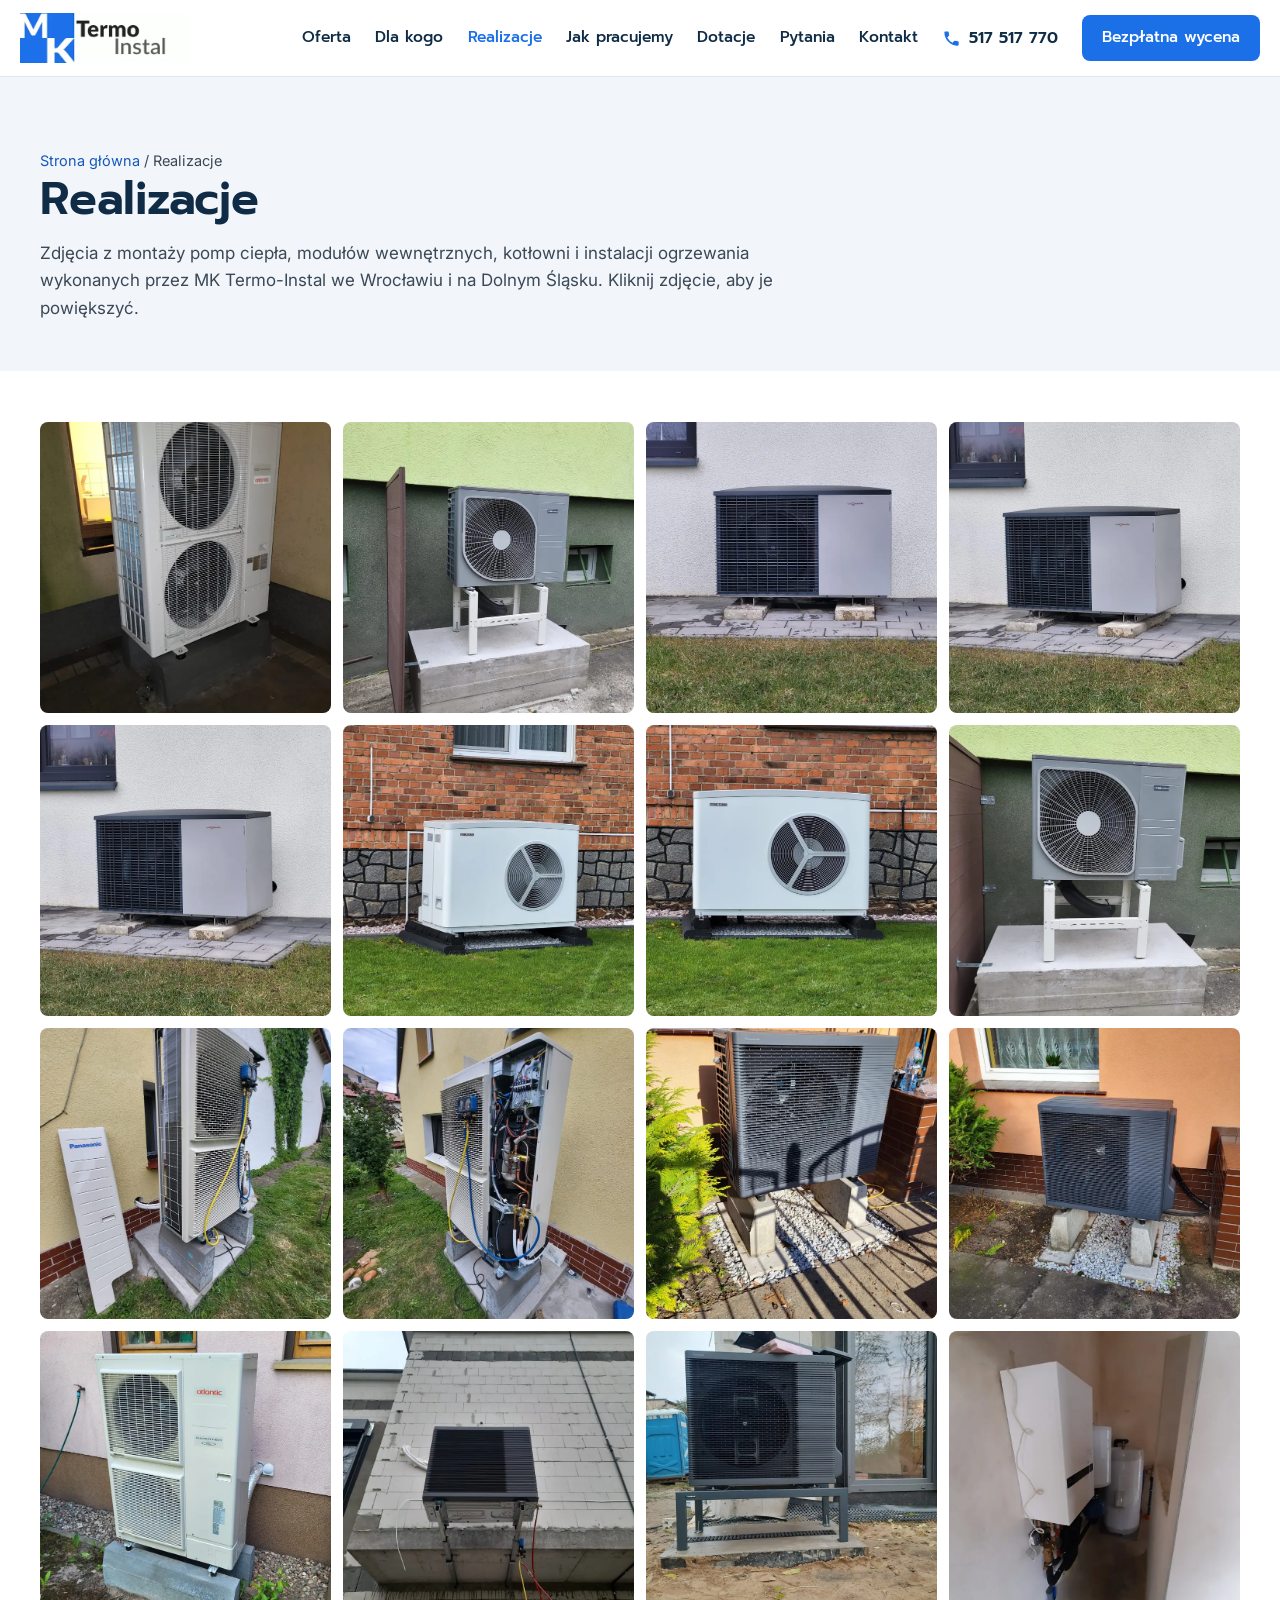
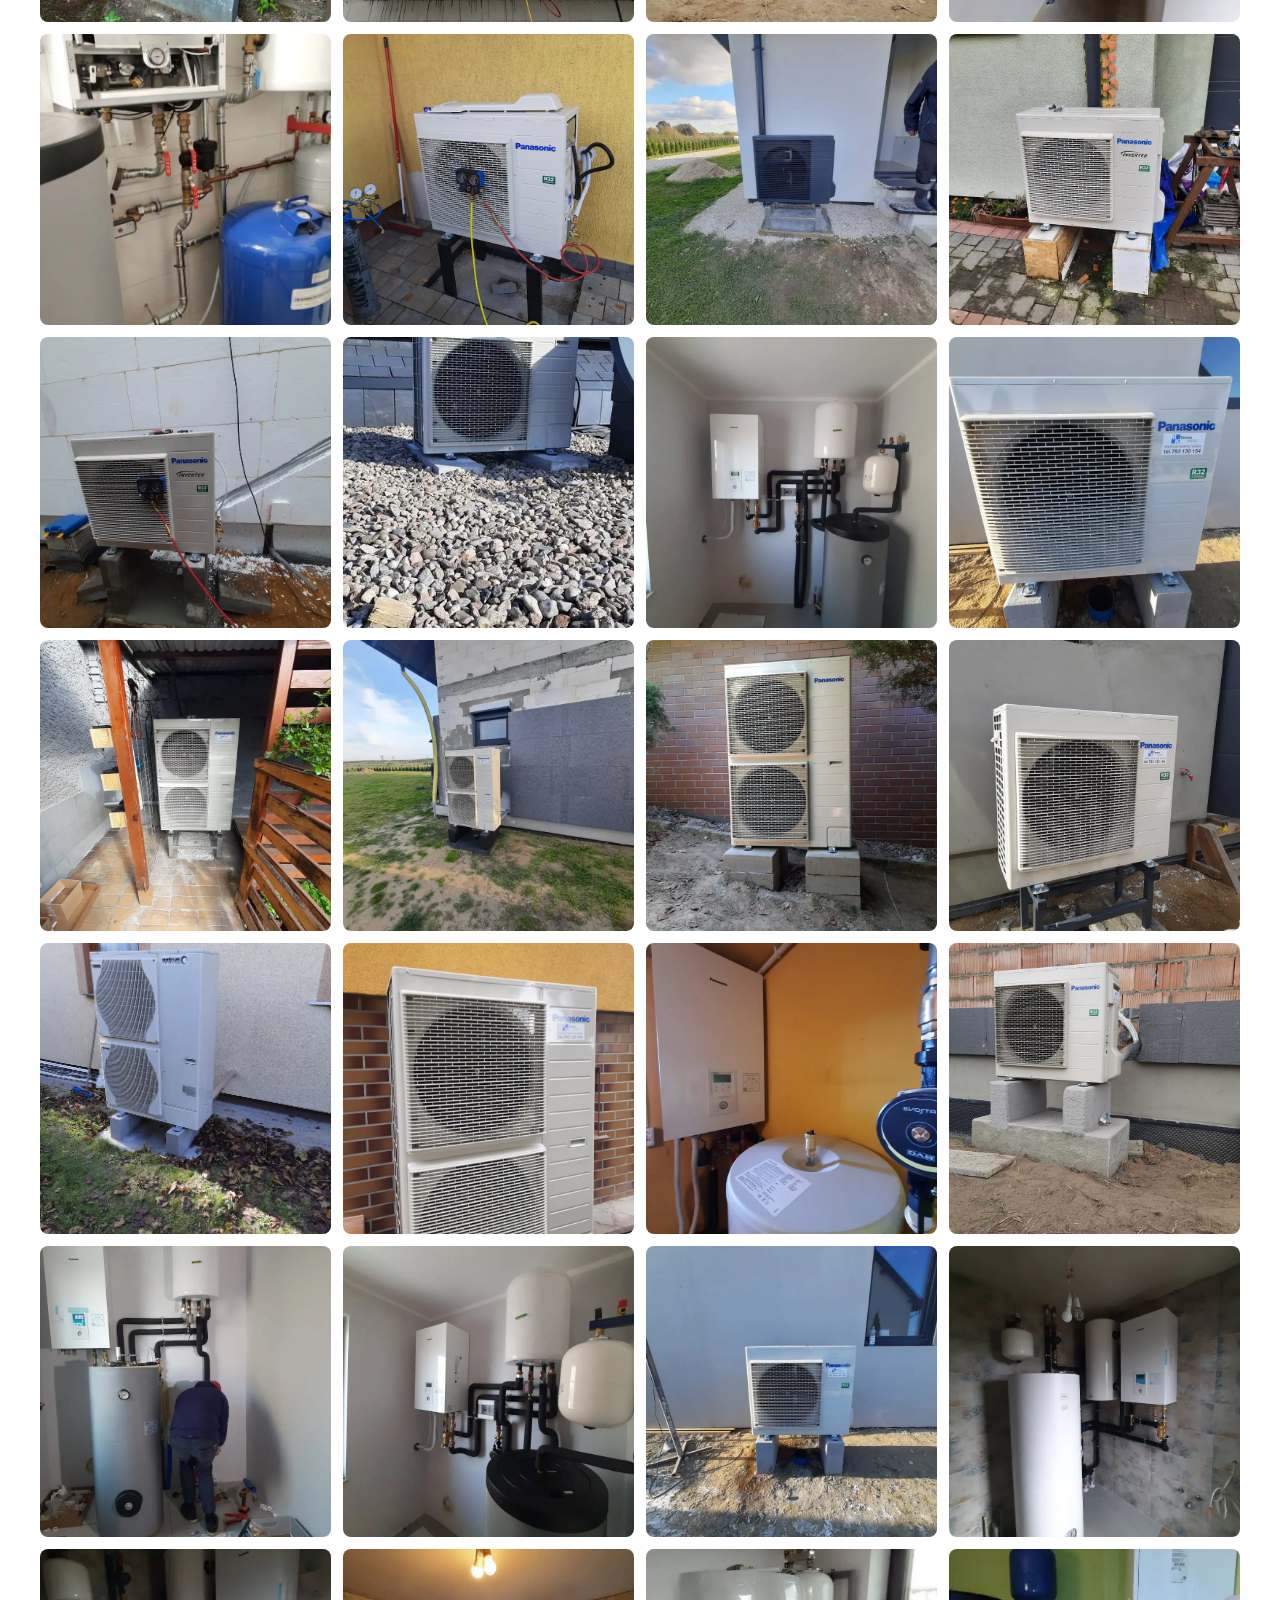
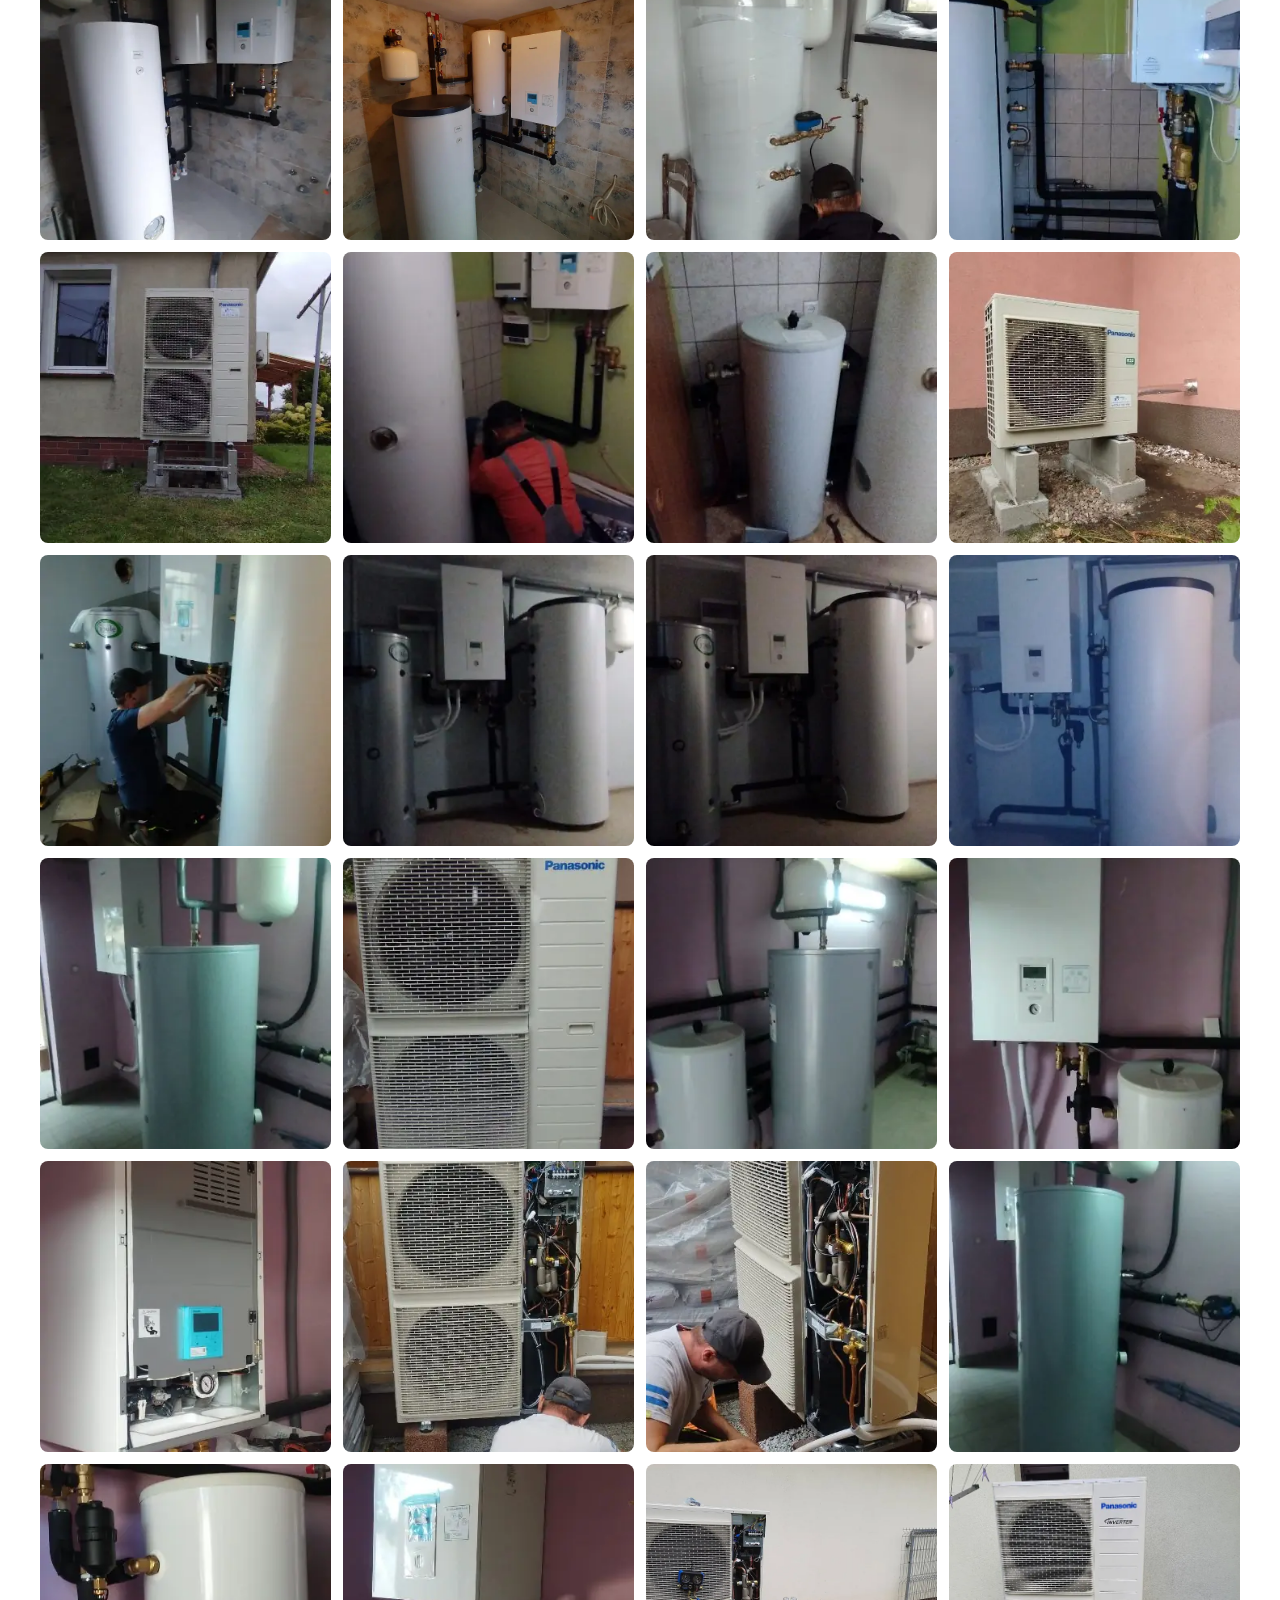
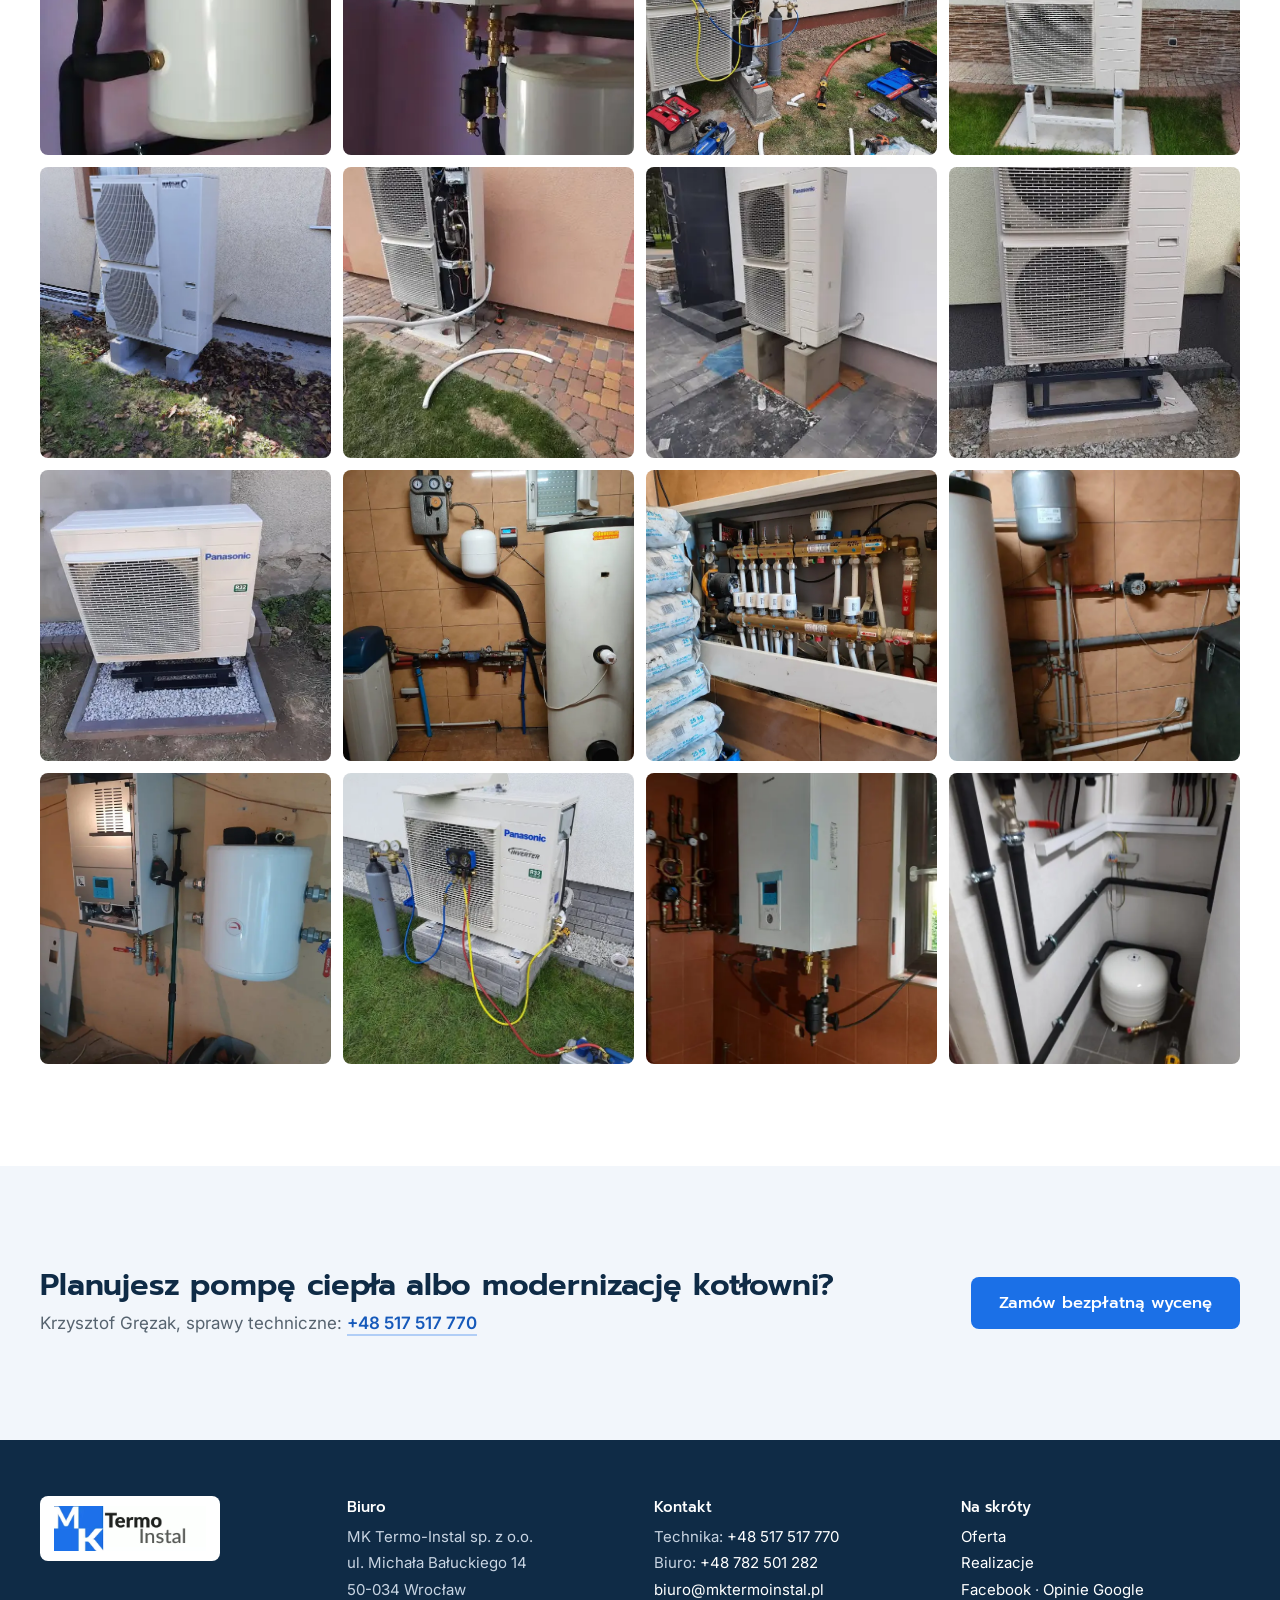
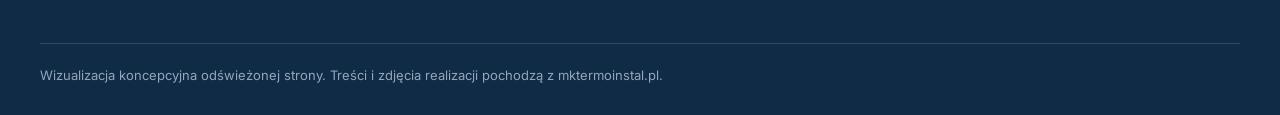
==== commit 3c85e20f: "Najnowsze realizacje na poczatku" ====
--- a/realizacje.html
+++ b/realizacje.html
@@ -48,78 +48,78 @@
 <section class="sekcja" style="padding-top:clamp(32px,4vw,56px)">
   <div class="wrap">
     <div class="siatka-r">
-      <button type="button" aria-label="Powiększ zdjęcie 1"><img src="img/r/01.webp" alt="Realizacja MK Termo-Instal - zdjęcie 1" width="600" height="800" loading="lazy"></button>
-      <button type="button" aria-label="Powiększ zdjęcie 2"><img src="img/r/02.webp" alt="Realizacja MK Termo-Instal - zdjęcie 2" width="600" height="800" loading="lazy"></button>
-      <button type="button" aria-label="Powiększ zdjęcie 3"><img src="img/r/03.webp" alt="Realizacja MK Termo-Instal - zdjęcie 3" width="600" height="800" loading="lazy"></button>
-      <button type="button" aria-label="Powiększ zdjęcie 4"><img src="img/r/04.webp" alt="Realizacja MK Termo-Instal - zdjęcie 4" width="1000" height="750" loading="lazy"></button>
-      <button type="button" aria-label="Powiększ zdjęcie 5"><img src="img/r/05.webp" alt="Realizacja MK Termo-Instal - zdjęcie 5" width="600" height="800" loading="lazy"></button>
-      <button type="button" aria-label="Powiększ zdjęcie 6"><img src="img/r/06.webp" alt="Realizacja MK Termo-Instal - zdjęcie 6" width="1000" height="750" loading="lazy"></button>
-      <button type="button" aria-label="Powiększ zdjęcie 7"><img src="img/r/07.webp" alt="Realizacja MK Termo-Instal - zdjęcie 7" width="1000" height="750" loading="lazy"></button>
-      <button type="button" aria-label="Powiększ zdjęcie 8"><img src="img/r/08.webp" alt="Realizacja MK Termo-Instal - zdjęcie 8" width="1000" height="461" loading="lazy"></button>
-      <button type="button" aria-label="Powiększ zdjęcie 9"><img src="img/r/09.webp" alt="Realizacja MK Termo-Instal - zdjęcie 9" width="368" height="800" loading="lazy"></button>
-      <button type="button" aria-label="Powiększ zdjęcie 10"><img src="img/r/10.webp" alt="Realizacja MK Termo-Instal - zdjęcie 10" width="368" height="800" loading="lazy"></button>
-      <button type="button" aria-label="Powiększ zdjęcie 11"><img src="img/r/11.webp" alt="Realizacja MK Termo-Instal - zdjęcie 11" width="368" height="800" loading="lazy"></button>
-      <button type="button" aria-label="Powiększ zdjęcie 12"><img src="img/r/12.webp" alt="Realizacja MK Termo-Instal - zdjęcie 12" width="600" height="800" loading="lazy"></button>
-      <button type="button" aria-label="Powiększ zdjęcie 13"><img src="img/r/13.webp" alt="Realizacja MK Termo-Instal - zdjęcie 13" width="600" height="800" loading="lazy"></button>
-      <button type="button" aria-label="Powiększ zdjęcie 14"><img src="img/r/14.webp" alt="Realizacja MK Termo-Instal - zdjęcie 14" width="1000" height="750" loading="lazy"></button>
-      <button type="button" aria-label="Powiększ zdjęcie 15"><img src="img/r/15.webp" alt="Realizacja MK Termo-Instal - zdjęcie 15" width="360" height="800" loading="lazy"></button>
-      <button type="button" aria-label="Powiększ zdjęcie 16"><img src="img/r/16.webp" alt="Realizacja MK Termo-Instal - zdjęcie 16" width="360" height="800" loading="lazy"></button>
-      <button type="button" aria-label="Powiększ zdjęcie 17"><img src="img/r/17.webp" alt="Realizacja MK Termo-Instal - zdjęcie 17" width="360" height="800" loading="lazy"></button>
-      <button type="button" aria-label="Powiększ zdjęcie 18"><img src="img/r/18.webp" alt="Realizacja MK Termo-Instal - zdjęcie 18" width="360" height="800" loading="lazy"></button>
-      <button type="button" aria-label="Powiększ zdjęcie 19"><img src="img/r/19.webp" alt="Realizacja MK Termo-Instal - zdjęcie 19" width="360" height="800" loading="lazy"></button>
-      <button type="button" aria-label="Powiększ zdjęcie 20"><img src="img/r/20.webp" alt="Realizacja MK Termo-Instal - zdjęcie 20" width="360" height="800" loading="lazy"></button>
-      <button type="button" aria-label="Powiększ zdjęcie 21"><img src="img/r/21.webp" alt="Realizacja MK Termo-Instal - zdjęcie 21" width="360" height="800" loading="lazy"></button>
-      <button type="button" aria-label="Powiększ zdjęcie 22"><img src="img/r/22.webp" alt="Realizacja MK Termo-Instal - zdjęcie 22" width="360" height="800" loading="lazy"></button>
-      <button type="button" aria-label="Powiększ zdjęcie 23"><img src="img/r/23.webp" alt="Realizacja MK Termo-Instal - zdjęcie 23" width="360" height="800" loading="lazy"></button>
-      <button type="button" aria-label="Powiększ zdjęcie 24"><img src="img/r/24.webp" alt="Realizacja MK Termo-Instal - zdjęcie 24" width="360" height="800" loading="lazy"></button>
-      <button type="button" aria-label="Powiększ zdjęcie 25"><img src="img/r/25.webp" alt="Realizacja MK Termo-Instal - zdjęcie 25" width="1000" height="450" loading="lazy"></button>
-      <button type="button" aria-label="Powiększ zdjęcie 26"><img src="img/r/26.webp" alt="Realizacja MK Termo-Instal - zdjęcie 26" width="1000" height="450" loading="lazy"></button>
-      <button type="button" aria-label="Powiększ zdjęcie 27"><img src="img/r/27.webp" alt="Realizacja MK Termo-Instal - zdjęcie 27" width="360" height="800" loading="lazy"></button>
-      <button type="button" aria-label="Powiększ zdjęcie 28"><img src="img/r/28.webp" alt="Realizacja MK Termo-Instal - zdjęcie 28" width="360" height="800" loading="lazy"></button>
-      <button type="button" aria-label="Powiększ zdjęcie 29"><img src="img/r/29.webp" alt="Realizacja MK Termo-Instal - zdjęcie 29" width="360" height="800" loading="lazy"></button>
-      <button type="button" aria-label="Powiększ zdjęcie 30"><img src="img/r/30.webp" alt="Realizacja MK Termo-Instal - zdjęcie 30" width="360" height="800" loading="lazy"></button>
-      <button type="button" aria-label="Powiększ zdjęcie 31"><img src="img/r/31.webp" alt="Realizacja MK Termo-Instal - zdjęcie 31" width="360" height="800" loading="lazy"></button>
-      <button type="button" aria-label="Powiększ zdjęcie 32"><img src="img/r/32.webp" alt="Realizacja MK Termo-Instal - zdjęcie 32" width="360" height="800" loading="lazy"></button>
-      <button type="button" aria-label="Powiększ zdjęcie 33"><img src="img/r/33.webp" alt="Realizacja MK Termo-Instal - zdjęcie 33" width="360" height="800" loading="lazy"></button>
-      <button type="button" aria-label="Powiększ zdjęcie 34"><img src="img/r/34.webp" alt="Realizacja MK Termo-Instal - zdjęcie 34" width="360" height="800" loading="lazy"></button>
-      <button type="button" aria-label="Powiększ zdjęcie 35"><img src="img/r/35.webp" alt="Realizacja MK Termo-Instal - zdjęcie 35" width="800" height="800" loading="lazy"></button>
-      <button type="button" aria-label="Powiększ zdjęcie 36"><img src="img/r/36.webp" alt="Realizacja MK Termo-Instal - zdjęcie 36" width="450" height="800" loading="lazy"></button>
-      <button type="button" aria-label="Powiększ zdjęcie 37"><img src="img/r/37.webp" alt="Realizacja MK Termo-Instal - zdjęcie 37" width="800" height="800" loading="lazy"></button>
-      <button type="button" aria-label="Powiększ zdjęcie 38"><img src="img/r/38.webp" alt="Realizacja MK Termo-Instal - zdjęcie 38" width="800" height="800" loading="lazy"></button>
-      <button type="button" aria-label="Powiększ zdjęcie 39"><img src="img/r/39.webp" alt="Realizacja MK Termo-Instal - zdjęcie 39" width="800" height="800" loading="lazy"></button>
-      <button type="button" aria-label="Powiększ zdjęcie 40"><img src="img/r/40.webp" alt="Realizacja MK Termo-Instal - zdjęcie 40" width="800" height="800" loading="lazy"></button>
-      <button type="button" aria-label="Powiększ zdjęcie 41"><img src="img/r/41.webp" alt="Realizacja MK Termo-Instal - zdjęcie 41" width="800" height="800" loading="lazy"></button>
-      <button type="button" aria-label="Powiększ zdjęcie 42"><img src="img/r/42.webp" alt="Realizacja MK Termo-Instal - zdjęcie 42" width="800" height="800" loading="lazy"></button>
-      <button type="button" aria-label="Powiększ zdjęcie 43"><img src="img/r/43.webp" alt="Realizacja MK Termo-Instal - zdjęcie 43" width="800" height="800" loading="lazy"></button>
-      <button type="button" aria-label="Powiększ zdjęcie 44"><img src="img/r/44.webp" alt="Realizacja MK Termo-Instal - zdjęcie 44" width="600" height="800" loading="lazy"></button>
-      <button type="button" aria-label="Powiększ zdjęcie 45"><img src="img/r/45.webp" alt="Realizacja MK Termo-Instal - zdjęcie 45" width="800" height="800" loading="lazy"></button>
-      <button type="button" aria-label="Powiększ zdjęcie 46"><img src="img/r/46.webp" alt="Realizacja MK Termo-Instal - zdjęcie 46" width="800" height="800" loading="lazy"></button>
-      <button type="button" aria-label="Powiększ zdjęcie 47"><img src="img/r/47.webp" alt="Realizacja MK Termo-Instal - zdjęcie 47" width="800" height="800" loading="lazy"></button>
-      <button type="button" aria-label="Powiększ zdjęcie 48"><img src="img/r/48.webp" alt="Realizacja MK Termo-Instal - zdjęcie 48" width="800" height="800" loading="lazy"></button>
-      <button type="button" aria-label="Powiększ zdjęcie 49"><img src="img/r/49.webp" alt="Realizacja MK Termo-Instal - zdjęcie 49" width="800" height="800" loading="lazy"></button>
-      <button type="button" aria-label="Powiększ zdjęcie 50"><img src="img/r/50.webp" alt="Realizacja MK Termo-Instal - zdjęcie 50" width="800" height="800" loading="lazy"></button>
-      <button type="button" aria-label="Powiększ zdjęcie 51"><img src="img/r/51.webp" alt="Realizacja MK Termo-Instal - zdjęcie 51" width="369" height="800" loading="lazy"></button>
-      <button type="button" aria-label="Powiększ zdjęcie 52"><img src="img/r/52.webp" alt="Realizacja MK Termo-Instal - zdjęcie 52" width="1000" height="750" loading="lazy"></button>
-      <button type="button" aria-label="Powiększ zdjęcie 53"><img src="img/r/53.webp" alt="Realizacja MK Termo-Instal - zdjęcie 53" width="1000" height="750" loading="lazy"></button>
-      <button type="button" aria-label="Powiększ zdjęcie 54"><img src="img/r/54.webp" alt="Realizacja MK Termo-Instal - zdjęcie 54" width="800" height="800" loading="lazy"></button>
-      <button type="button" aria-label="Powiększ zdjęcie 55"><img src="img/r/55.webp" alt="Realizacja MK Termo-Instal - zdjęcie 55" width="800" height="800" loading="lazy"></button>
-      <button type="button" aria-label="Powiększ zdjęcie 56"><img src="img/r/56.webp" alt="Realizacja MK Termo-Instal - zdjęcie 56" width="603" height="800" loading="lazy"></button>
-      <button type="button" aria-label="Powiększ zdjęcie 57"><img src="img/r/57.webp" alt="Realizacja MK Termo-Instal - zdjęcie 57" width="800" height="800" loading="lazy"></button>
-      <button type="button" aria-label="Powiększ zdjęcie 58"><img src="img/r/58.webp" alt="Realizacja MK Termo-Instal - zdjęcie 58" width="800" height="800" loading="lazy"></button>
-      <button type="button" aria-label="Powiększ zdjęcie 59"><img src="img/r/59.webp" alt="Realizacja MK Termo-Instal - zdjęcie 59" width="800" height="800" loading="lazy"></button>
-      <button type="button" aria-label="Powiększ zdjęcie 60"><img src="img/r/60.webp" alt="Realizacja MK Termo-Instal - zdjęcie 60" width="750" height="1000" loading="lazy"></button>
-      <button type="button" aria-label="Powiększ zdjęcie 61"><img src="img/r/61.webp" alt="Realizacja MK Termo-Instal - zdjęcie 61" width="750" height="1000" loading="lazy"></button>
-      <button type="button" aria-label="Powiększ zdjęcie 62"><img src="img/r/62.webp" alt="Realizacja MK Termo-Instal - zdjęcie 62" width="750" height="1000" loading="lazy"></button>
-      <button type="button" aria-label="Powiększ zdjęcie 63"><img src="img/r/63.webp" alt="Realizacja MK Termo-Instal - zdjęcie 63" width="750" height="1000" loading="lazy"></button>
-      <button type="button" aria-label="Powiększ zdjęcie 64"><img src="img/r/64.webp" alt="Realizacja MK Termo-Instal - zdjęcie 64" width="750" height="1000" loading="lazy"></button>
-      <button type="button" aria-label="Powiększ zdjęcie 65"><img src="img/r/65.webp" alt="Realizacja MK Termo-Instal - zdjęcie 65" width="750" height="1000" loading="lazy"></button>
-      <button type="button" aria-label="Powiększ zdjęcie 66"><img src="img/r/66.webp" alt="Realizacja MK Termo-Instal - zdjęcie 66" width="750" height="1000" loading="lazy"></button>
-      <button type="button" aria-label="Powiększ zdjęcie 67"><img src="img/r/67.webp" alt="Realizacja MK Termo-Instal - zdjęcie 67" width="750" height="1000" loading="lazy"></button>
-      <button type="button" aria-label="Powiększ zdjęcie 68"><img src="img/r/68.webp" alt="Realizacja MK Termo-Instal - zdjęcie 68" width="1000" height="750" loading="lazy"></button>
-      <button type="button" aria-label="Powiększ zdjęcie 69"><img src="img/r/69.webp" alt="Realizacja MK Termo-Instal - zdjęcie 69" width="1000" height="750" loading="lazy"></button>
-      <button type="button" aria-label="Powiększ zdjęcie 70"><img src="img/r/70.webp" alt="Realizacja MK Termo-Instal - zdjęcie 70" width="750" height="1000" loading="lazy"></button>
-      <button type="button" aria-label="Powiększ zdjęcie 71"><img src="img/r/71.webp" alt="Realizacja MK Termo-Instal - zdjęcie 71" width="750" height="1000" loading="lazy"></button>
-      <button type="button" aria-label="Powiększ zdjęcie 72"><img src="img/r/72.webp" alt="Realizacja MK Termo-Instal - zdjęcie 72" width="750" height="1000" loading="lazy"></button>
+      <button type="button" aria-label="Powiększ zdjęcie 1"><img src="img/r/72.webp" alt="Realizacja MK Termo-Instal - zdjęcie 1" width="750" height="1000" loading="lazy"></button>
+      <button type="button" aria-label="Powiększ zdjęcie 2"><img src="img/r/71.webp" alt="Realizacja MK Termo-Instal - zdjęcie 2" width="750" height="1000" loading="lazy"></button>
+      <button type="button" aria-label="Powiększ zdjęcie 3"><img src="img/r/70.webp" alt="Realizacja MK Termo-Instal - zdjęcie 3" width="750" height="1000" loading="lazy"></button>
+      <button type="button" aria-label="Powiększ zdjęcie 4"><img src="img/r/69.webp" alt="Realizacja MK Termo-Instal - zdjęcie 4" width="1000" height="750" loading="lazy"></button>
+      <button type="button" aria-label="Powiększ zdjęcie 5"><img src="img/r/68.webp" alt="Realizacja MK Termo-Instal - zdjęcie 5" width="1000" height="750" loading="lazy"></button>
+      <button type="button" aria-label="Powiększ zdjęcie 6"><img src="img/r/67.webp" alt="Realizacja MK Termo-Instal - zdjęcie 6" width="750" height="1000" loading="lazy"></button>
+      <button type="button" aria-label="Powiększ zdjęcie 7"><img src="img/r/66.webp" alt="Realizacja MK Termo-Instal - zdjęcie 7" width="750" height="1000" loading="lazy"></button>
+      <button type="button" aria-label="Powiększ zdjęcie 8"><img src="img/r/65.webp" alt="Realizacja MK Termo-Instal - zdjęcie 8" width="750" height="1000" loading="lazy"></button>
+      <button type="button" aria-label="Powiększ zdjęcie 9"><img src="img/r/64.webp" alt="Realizacja MK Termo-Instal - zdjęcie 9" width="750" height="1000" loading="lazy"></button>
+      <button type="button" aria-label="Powiększ zdjęcie 10"><img src="img/r/63.webp" alt="Realizacja MK Termo-Instal - zdjęcie 10" width="750" height="1000" loading="lazy"></button>
+      <button type="button" aria-label="Powiększ zdjęcie 11"><img src="img/r/62.webp" alt="Realizacja MK Termo-Instal - zdjęcie 11" width="750" height="1000" loading="lazy"></button>
+      <button type="button" aria-label="Powiększ zdjęcie 12"><img src="img/r/61.webp" alt="Realizacja MK Termo-Instal - zdjęcie 12" width="750" height="1000" loading="lazy"></button>
+      <button type="button" aria-label="Powiększ zdjęcie 13"><img src="img/r/60.webp" alt="Realizacja MK Termo-Instal - zdjęcie 13" width="750" height="1000" loading="lazy"></button>
+      <button type="button" aria-label="Powiększ zdjęcie 14"><img src="img/r/59.webp" alt="Realizacja MK Termo-Instal - zdjęcie 14" width="800" height="800" loading="lazy"></button>
+      <button type="button" aria-label="Powiększ zdjęcie 15"><img src="img/r/58.webp" alt="Realizacja MK Termo-Instal - zdjęcie 15" width="800" height="800" loading="lazy"></button>
+      <button type="button" aria-label="Powiększ zdjęcie 16"><img src="img/r/57.webp" alt="Realizacja MK Termo-Instal - zdjęcie 16" width="800" height="800" loading="lazy"></button>
+      <button type="button" aria-label="Powiększ zdjęcie 17"><img src="img/r/56.webp" alt="Realizacja MK Termo-Instal - zdjęcie 17" width="603" height="800" loading="lazy"></button>
+      <button type="button" aria-label="Powiększ zdjęcie 18"><img src="img/r/55.webp" alt="Realizacja MK Termo-Instal - zdjęcie 18" width="800" height="800" loading="lazy"></button>
+      <button type="button" aria-label="Powiększ zdjęcie 19"><img src="img/r/54.webp" alt="Realizacja MK Termo-Instal - zdjęcie 19" width="800" height="800" loading="lazy"></button>
+      <button type="button" aria-label="Powiększ zdjęcie 20"><img src="img/r/53.webp" alt="Realizacja MK Termo-Instal - zdjęcie 20" width="1000" height="750" loading="lazy"></button>
+      <button type="button" aria-label="Powiększ zdjęcie 21"><img src="img/r/52.webp" alt="Realizacja MK Termo-Instal - zdjęcie 21" width="1000" height="750" loading="lazy"></button>
+      <button type="button" aria-label="Powiększ zdjęcie 22"><img src="img/r/51.webp" alt="Realizacja MK Termo-Instal - zdjęcie 22" width="369" height="800" loading="lazy"></button>
+      <button type="button" aria-label="Powiększ zdjęcie 23"><img src="img/r/50.webp" alt="Realizacja MK Termo-Instal - zdjęcie 23" width="800" height="800" loading="lazy"></button>
+      <button type="button" aria-label="Powiększ zdjęcie 24"><img src="img/r/49.webp" alt="Realizacja MK Termo-Instal - zdjęcie 24" width="800" height="800" loading="lazy"></button>
+      <button type="button" aria-label="Powiększ zdjęcie 25"><img src="img/r/48.webp" alt="Realizacja MK Termo-Instal - zdjęcie 25" width="800" height="800" loading="lazy"></button>
+      <button type="button" aria-label="Powiększ zdjęcie 26"><img src="img/r/47.webp" alt="Realizacja MK Termo-Instal - zdjęcie 26" width="800" height="800" loading="lazy"></button>
+      <button type="button" aria-label="Powiększ zdjęcie 27"><img src="img/r/46.webp" alt="Realizacja MK Termo-Instal - zdjęcie 27" width="800" height="800" loading="lazy"></button>
+      <button type="button" aria-label="Powiększ zdjęcie 28"><img src="img/r/45.webp" alt="Realizacja MK Termo-Instal - zdjęcie 28" width="800" height="800" loading="lazy"></button>
+      <button type="button" aria-label="Powiększ zdjęcie 29"><img src="img/r/44.webp" alt="Realizacja MK Termo-Instal - zdjęcie 29" width="600" height="800" loading="lazy"></button>
+      <button type="button" aria-label="Powiększ zdjęcie 30"><img src="img/r/43.webp" alt="Realizacja MK Termo-Instal - zdjęcie 30" width="800" height="800" loading="lazy"></button>
+      <button type="button" aria-label="Powiększ zdjęcie 31"><img src="img/r/42.webp" alt="Realizacja MK Termo-Instal - zdjęcie 31" width="800" height="800" loading="lazy"></button>
+      <button type="button" aria-label="Powiększ zdjęcie 32"><img src="img/r/41.webp" alt="Realizacja MK Termo-Instal - zdjęcie 32" width="800" height="800" loading="lazy"></button>
+      <button type="button" aria-label="Powiększ zdjęcie 33"><img src="img/r/40.webp" alt="Realizacja MK Termo-Instal - zdjęcie 33" width="800" height="800" loading="lazy"></button>
+      <button type="button" aria-label="Powiększ zdjęcie 34"><img src="img/r/39.webp" alt="Realizacja MK Termo-Instal - zdjęcie 34" width="800" height="800" loading="lazy"></button>
+      <button type="button" aria-label="Powiększ zdjęcie 35"><img src="img/r/38.webp" alt="Realizacja MK Termo-Instal - zdjęcie 35" width="800" height="800" loading="lazy"></button>
+      <button type="button" aria-label="Powiększ zdjęcie 36"><img src="img/r/37.webp" alt="Realizacja MK Termo-Instal - zdjęcie 36" width="800" height="800" loading="lazy"></button>
+      <button type="button" aria-label="Powiększ zdjęcie 37"><img src="img/r/36.webp" alt="Realizacja MK Termo-Instal - zdjęcie 37" width="450" height="800" loading="lazy"></button>
+      <button type="button" aria-label="Powiększ zdjęcie 38"><img src="img/r/35.webp" alt="Realizacja MK Termo-Instal - zdjęcie 38" width="800" height="800" loading="lazy"></button>
+      <button type="button" aria-label="Powiększ zdjęcie 39"><img src="img/r/34.webp" alt="Realizacja MK Termo-Instal - zdjęcie 39" width="360" height="800" loading="lazy"></button>
+      <button type="button" aria-label="Powiększ zdjęcie 40"><img src="img/r/33.webp" alt="Realizacja MK Termo-Instal - zdjęcie 40" width="360" height="800" loading="lazy"></button>
+      <button type="button" aria-label="Powiększ zdjęcie 41"><img src="img/r/32.webp" alt="Realizacja MK Termo-Instal - zdjęcie 41" width="360" height="800" loading="lazy"></button>
+      <button type="button" aria-label="Powiększ zdjęcie 42"><img src="img/r/31.webp" alt="Realizacja MK Termo-Instal - zdjęcie 42" width="360" height="800" loading="lazy"></button>
+      <button type="button" aria-label="Powiększ zdjęcie 43"><img src="img/r/30.webp" alt="Realizacja MK Termo-Instal - zdjęcie 43" width="360" height="800" loading="lazy"></button>
+      <button type="button" aria-label="Powiększ zdjęcie 44"><img src="img/r/29.webp" alt="Realizacja MK Termo-Instal - zdjęcie 44" width="360" height="800" loading="lazy"></button>
+      <button type="button" aria-label="Powiększ zdjęcie 45"><img src="img/r/28.webp" alt="Realizacja MK Termo-Instal - zdjęcie 45" width="360" height="800" loading="lazy"></button>
+      <button type="button" aria-label="Powiększ zdjęcie 46"><img src="img/r/27.webp" alt="Realizacja MK Termo-Instal - zdjęcie 46" width="360" height="800" loading="lazy"></button>
+      <button type="button" aria-label="Powiększ zdjęcie 47"><img src="img/r/26.webp" alt="Realizacja MK Termo-Instal - zdjęcie 47" width="1000" height="450" loading="lazy"></button>
+      <button type="button" aria-label="Powiększ zdjęcie 48"><img src="img/r/25.webp" alt="Realizacja MK Termo-Instal - zdjęcie 48" width="1000" height="450" loading="lazy"></button>
+      <button type="button" aria-label="Powiększ zdjęcie 49"><img src="img/r/24.webp" alt="Realizacja MK Termo-Instal - zdjęcie 49" width="360" height="800" loading="lazy"></button>
+      <button type="button" aria-label="Powiększ zdjęcie 50"><img src="img/r/23.webp" alt="Realizacja MK Termo-Instal - zdjęcie 50" width="360" height="800" loading="lazy"></button>
+      <button type="button" aria-label="Powiększ zdjęcie 51"><img src="img/r/22.webp" alt="Realizacja MK Termo-Instal - zdjęcie 51" width="360" height="800" loading="lazy"></button>
+      <button type="button" aria-label="Powiększ zdjęcie 52"><img src="img/r/21.webp" alt="Realizacja MK Termo-Instal - zdjęcie 52" width="360" height="800" loading="lazy"></button>
+      <button type="button" aria-label="Powiększ zdjęcie 53"><img src="img/r/20.webp" alt="Realizacja MK Termo-Instal - zdjęcie 53" width="360" height="800" loading="lazy"></button>
+      <button type="button" aria-label="Powiększ zdjęcie 54"><img src="img/r/19.webp" alt="Realizacja MK Termo-Instal - zdjęcie 54" width="360" height="800" loading="lazy"></button>
+      <button type="button" aria-label="Powiększ zdjęcie 55"><img src="img/r/18.webp" alt="Realizacja MK Termo-Instal - zdjęcie 55" width="360" height="800" loading="lazy"></button>
+      <button type="button" aria-label="Powiększ zdjęcie 56"><img src="img/r/17.webp" alt="Realizacja MK Termo-Instal - zdjęcie 56" width="360" height="800" loading="lazy"></button>
+      <button type="button" aria-label="Powiększ zdjęcie 57"><img src="img/r/16.webp" alt="Realizacja MK Termo-Instal - zdjęcie 57" width="360" height="800" loading="lazy"></button>
+      <button type="button" aria-label="Powiększ zdjęcie 58"><img src="img/r/15.webp" alt="Realizacja MK Termo-Instal - zdjęcie 58" width="360" height="800" loading="lazy"></button>
+      <button type="button" aria-label="Powiększ zdjęcie 59"><img src="img/r/14.webp" alt="Realizacja MK Termo-Instal - zdjęcie 59" width="1000" height="750" loading="lazy"></button>
+      <button type="button" aria-label="Powiększ zdjęcie 60"><img src="img/r/13.webp" alt="Realizacja MK Termo-Instal - zdjęcie 60" width="600" height="800" loading="lazy"></button>
+      <button type="button" aria-label="Powiększ zdjęcie 61"><img src="img/r/12.webp" alt="Realizacja MK Termo-Instal - zdjęcie 61" width="600" height="800" loading="lazy"></button>
+      <button type="button" aria-label="Powiększ zdjęcie 62"><img src="img/r/11.webp" alt="Realizacja MK Termo-Instal - zdjęcie 62" width="368" height="800" loading="lazy"></button>
+      <button type="button" aria-label="Powiększ zdjęcie 63"><img src="img/r/10.webp" alt="Realizacja MK Termo-Instal - zdjęcie 63" width="368" height="800" loading="lazy"></button>
+      <button type="button" aria-label="Powiększ zdjęcie 64"><img src="img/r/09.webp" alt="Realizacja MK Termo-Instal - zdjęcie 64" width="368" height="800" loading="lazy"></button>
+      <button type="button" aria-label="Powiększ zdjęcie 65"><img src="img/r/08.webp" alt="Realizacja MK Termo-Instal - zdjęcie 65" width="1000" height="461" loading="lazy"></button>
+      <button type="button" aria-label="Powiększ zdjęcie 66"><img src="img/r/07.webp" alt="Realizacja MK Termo-Instal - zdjęcie 66" width="1000" height="750" loading="lazy"></button>
+      <button type="button" aria-label="Powiększ zdjęcie 67"><img src="img/r/06.webp" alt="Realizacja MK Termo-Instal - zdjęcie 67" width="1000" height="750" loading="lazy"></button>
+      <button type="button" aria-label="Powiększ zdjęcie 68"><img src="img/r/05.webp" alt="Realizacja MK Termo-Instal - zdjęcie 68" width="600" height="800" loading="lazy"></button>
+      <button type="button" aria-label="Powiększ zdjęcie 69"><img src="img/r/04.webp" alt="Realizacja MK Termo-Instal - zdjęcie 69" width="1000" height="750" loading="lazy"></button>
+      <button type="button" aria-label="Powiększ zdjęcie 70"><img src="img/r/03.webp" alt="Realizacja MK Termo-Instal - zdjęcie 70" width="600" height="800" loading="lazy"></button>
+      <button type="button" aria-label="Powiększ zdjęcie 71"><img src="img/r/02.webp" alt="Realizacja MK Termo-Instal - zdjęcie 71" width="600" height="800" loading="lazy"></button>
+      <button type="button" aria-label="Powiększ zdjęcie 72"><img src="img/r/01.webp" alt="Realizacja MK Termo-Instal - zdjęcie 72" width="600" height="800" loading="lazy"></button>
     </div>
   </div>
 </section>
@@ -135,7 +135,7 @@
 </main>
 
 <dialog class="lb" id="lb" aria-label="Podgląd zdjęcia">
-  <img src="" alt="">
+  <img alt="">
   <div class="lb-pas">
     <span id="lb-licz"></span>
     <div class="lb-nav"><button type="button" id="lb-prev">Poprzednie</button><button type="button" id="lb-next">Następne</button><button type="button" id="lb-zamk">Zamknij</button></div>
--- a/style.css
+++ b/style.css
@@ -270,11 +270,36 @@
   .hero-tel{display:none}
   .hero-fakty{padding-top:12px;font-size:13.5px;gap:4px 14px;line-height:1.4}
   .hero-fakty svg{width:15px;height:15px}
-  .sek-glowa{grid-template-columns:minmax(0,1fr);margin-bottom:28px}
-  .uslugi{grid-template-columns:minmax(0,1fr);gap:40px}
+  .sekcja{padding:54px 0}
+  h2{font-size:clamp(26px,7vw,30px)}
+  .sek-glowa{grid-template-columns:minmax(0,1fr);margin-bottom:24px}
+  .sek-glowa p{font-size:15.5px}
+  .usl ul{display:none}
+  .usl-foto{margin-bottom:14px}
+  .usl h3{font-size:20px;margin-bottom:6px}
+  .usl p{margin:0;font-size:15.5px}
+  .pozostale h3{font-size:21px}
+  .pozostale-l div{padding:13px 0}
+  .pozostale-l dt{font-size:17px;margin:0}
+  .pozostale-l dd{display:none}
+  .pozostale-l{grid-template-columns:repeat(2,minmax(0,1fr));gap:0 16px}
+  .pozostale-l dt{font-size:15.5px;line-height:1.35}
+  .obiekty-foto,.proces-foto{display:none}
+  .typy{margin:18px 0}
+  .typy dd{font-size:15px}
+  .typy div:nth-child(n+2) dd{display:none}
+  .typy div{padding:11px 0}
+  .galeria a:nth-child(n+7){display:none}
+  .kroki li{padding:9px 0 9px 4px;font-size:15px}
+  .kroki li>span{display:none}
+  .kroki b{margin:0}
+  .kroki b{font-size:16.5px}
+  .programy p{font-size:15px}
+  .mapa{aspect-ratio:16/10}
+  .uslugi{grid-template-columns:minmax(0,1fr);gap:32px}
   .uslugi .usl:last-child{grid-column:auto}
-  .uslugi .usl:last-child .usl-foto,.usl-foto{aspect-ratio:4/3}
-  .pozostale{margin-top:48px}
+  .uslugi .usl:last-child .usl-foto,.usl-foto{aspect-ratio:16/10}
+  .pozostale{margin-top:40px;gap:12px}
   .pozostale-l{grid-template-columns:minmax(0,1fr)}
   .obiekty-in,.proces-in,.faq-in,.kontakt-in{grid-template-columns:minmax(0,1fr)}
   .obiekty-foto{aspect-ratio:4/3}
@@ -293,7 +318,7 @@
   .form .btn{width:100%}
   .stopka{padding-bottom:calc(96px + env(safe-area-inset-bottom))}
   .stopka-g{grid-template-columns:minmax(0,1fr)}
-  .siatka-r{grid-template-columns:repeat(2,minmax(0,1fr));gap:8px}
+  .siatka-r{grid-template-columns:repeat(3,minmax(0,1fr));gap:6px}
   .cta-pas .btn{width:100%}
   .mob{display:grid;grid-template-columns:minmax(0,1fr) minmax(0,1.4fr);gap:10px;position:fixed;left:0;right:0;bottom:0;z-index:40;padding:10px 14px calc(10px + env(safe-area-inset-bottom));background:rgba(255,255,255,.96);backdrop-filter:blur(10px);-webkit-backdrop-filter:blur(10px);border-top:1px solid var(--linia);transform:translateY(110%);transition:transform .3s cubic-bezier(.2,.8,.2,1)}
   .mob.widac{transform:none}
